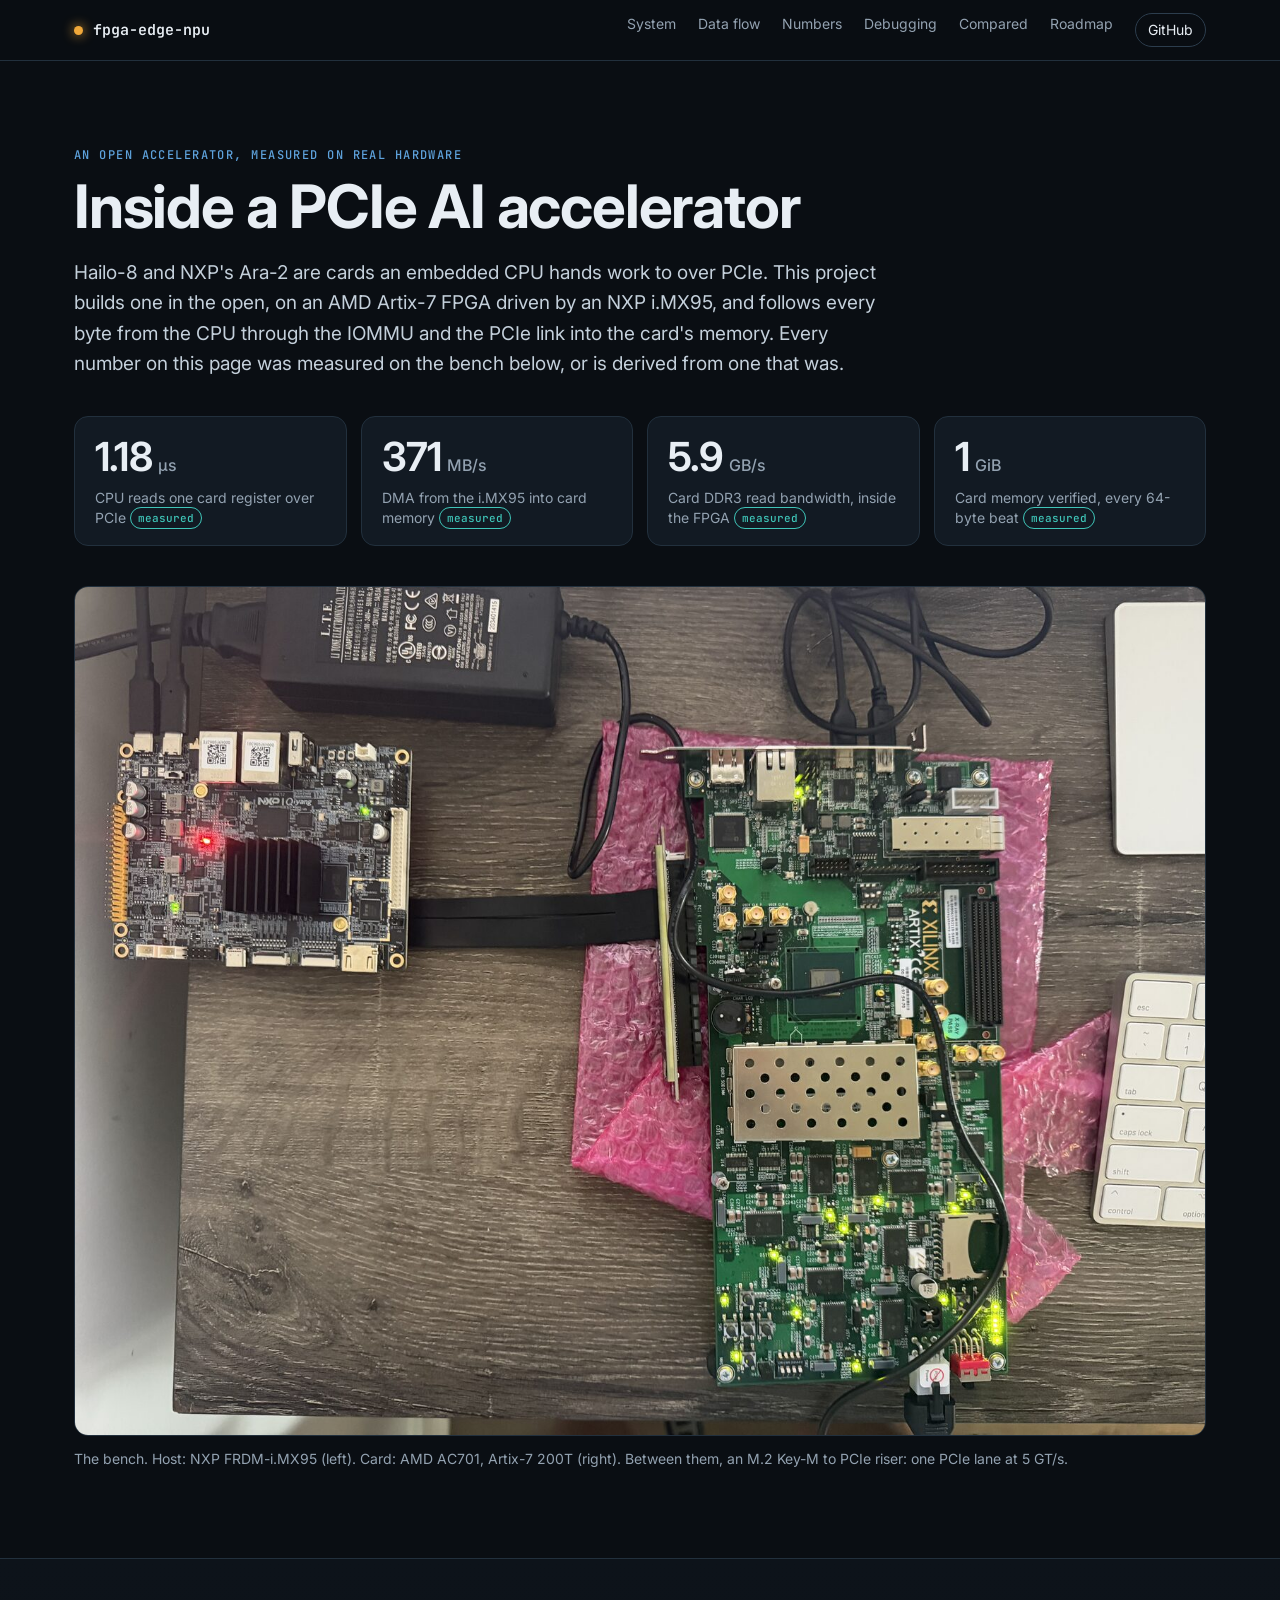
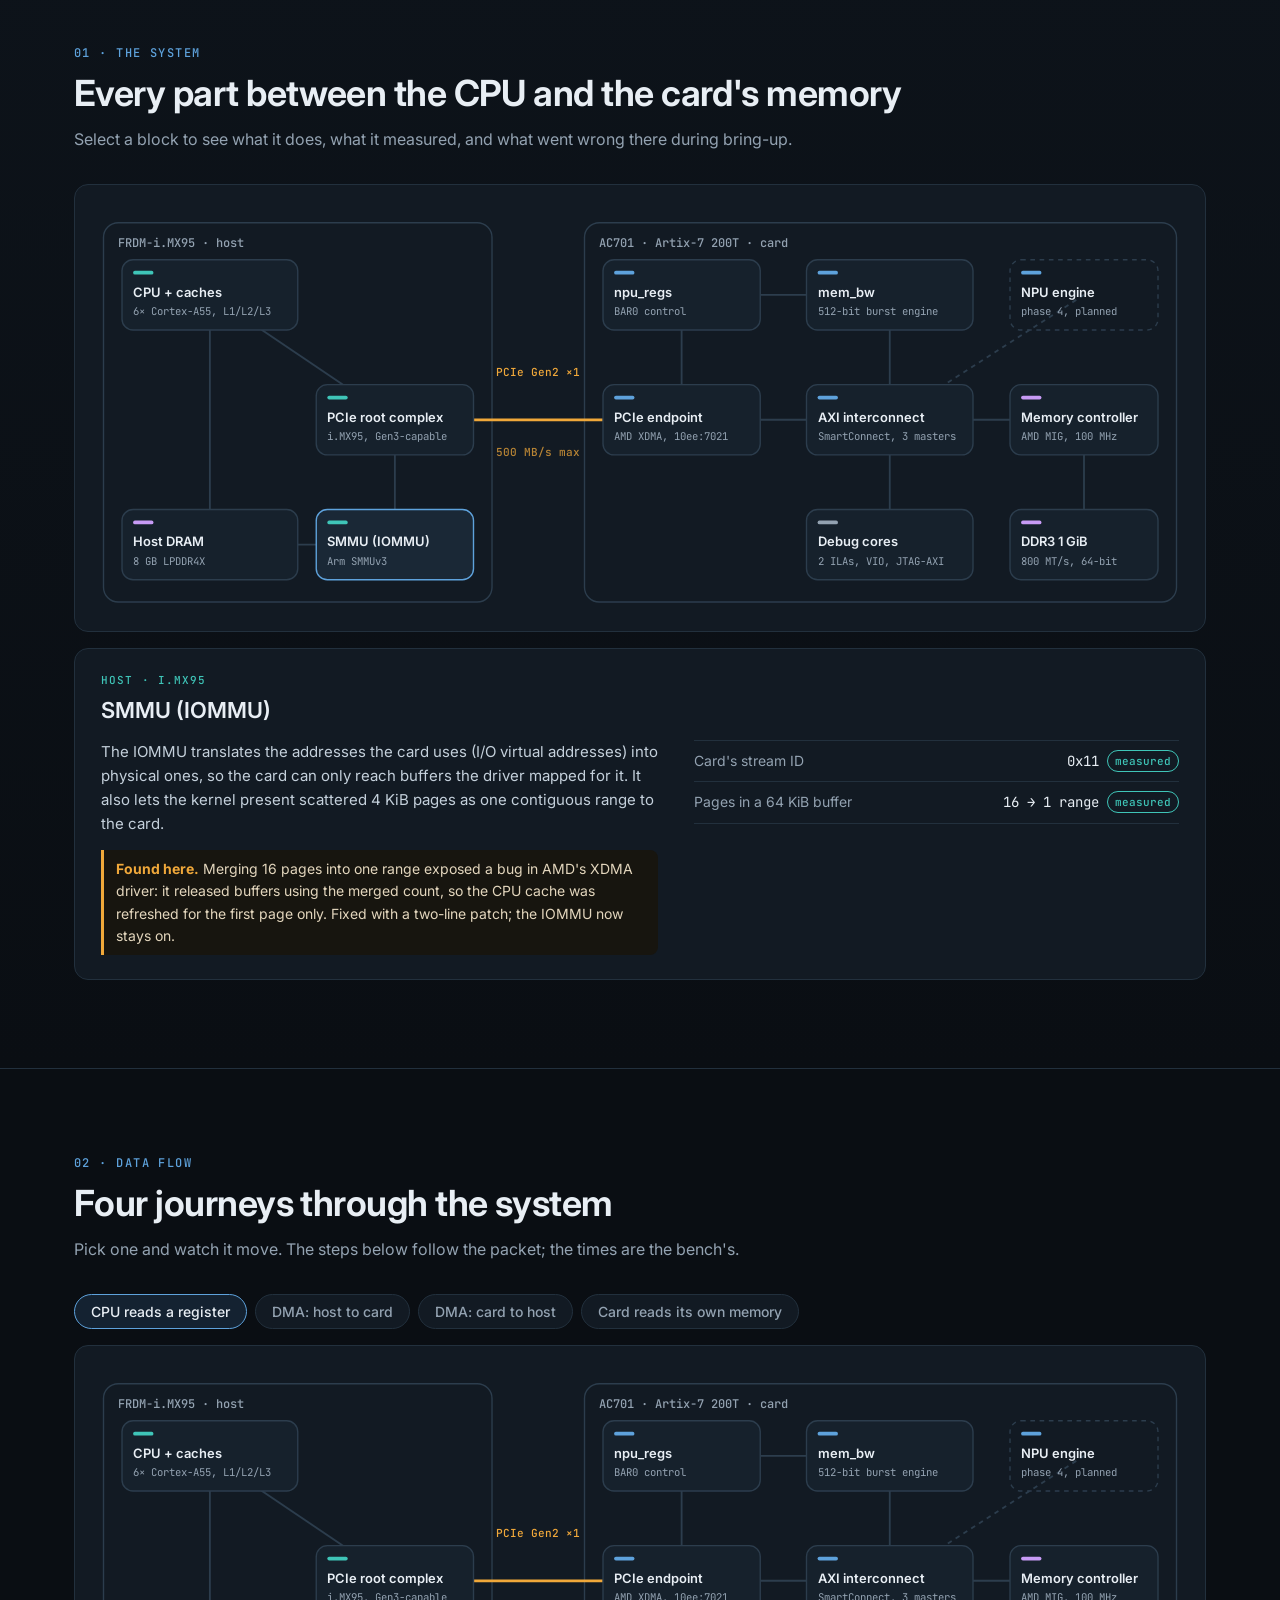
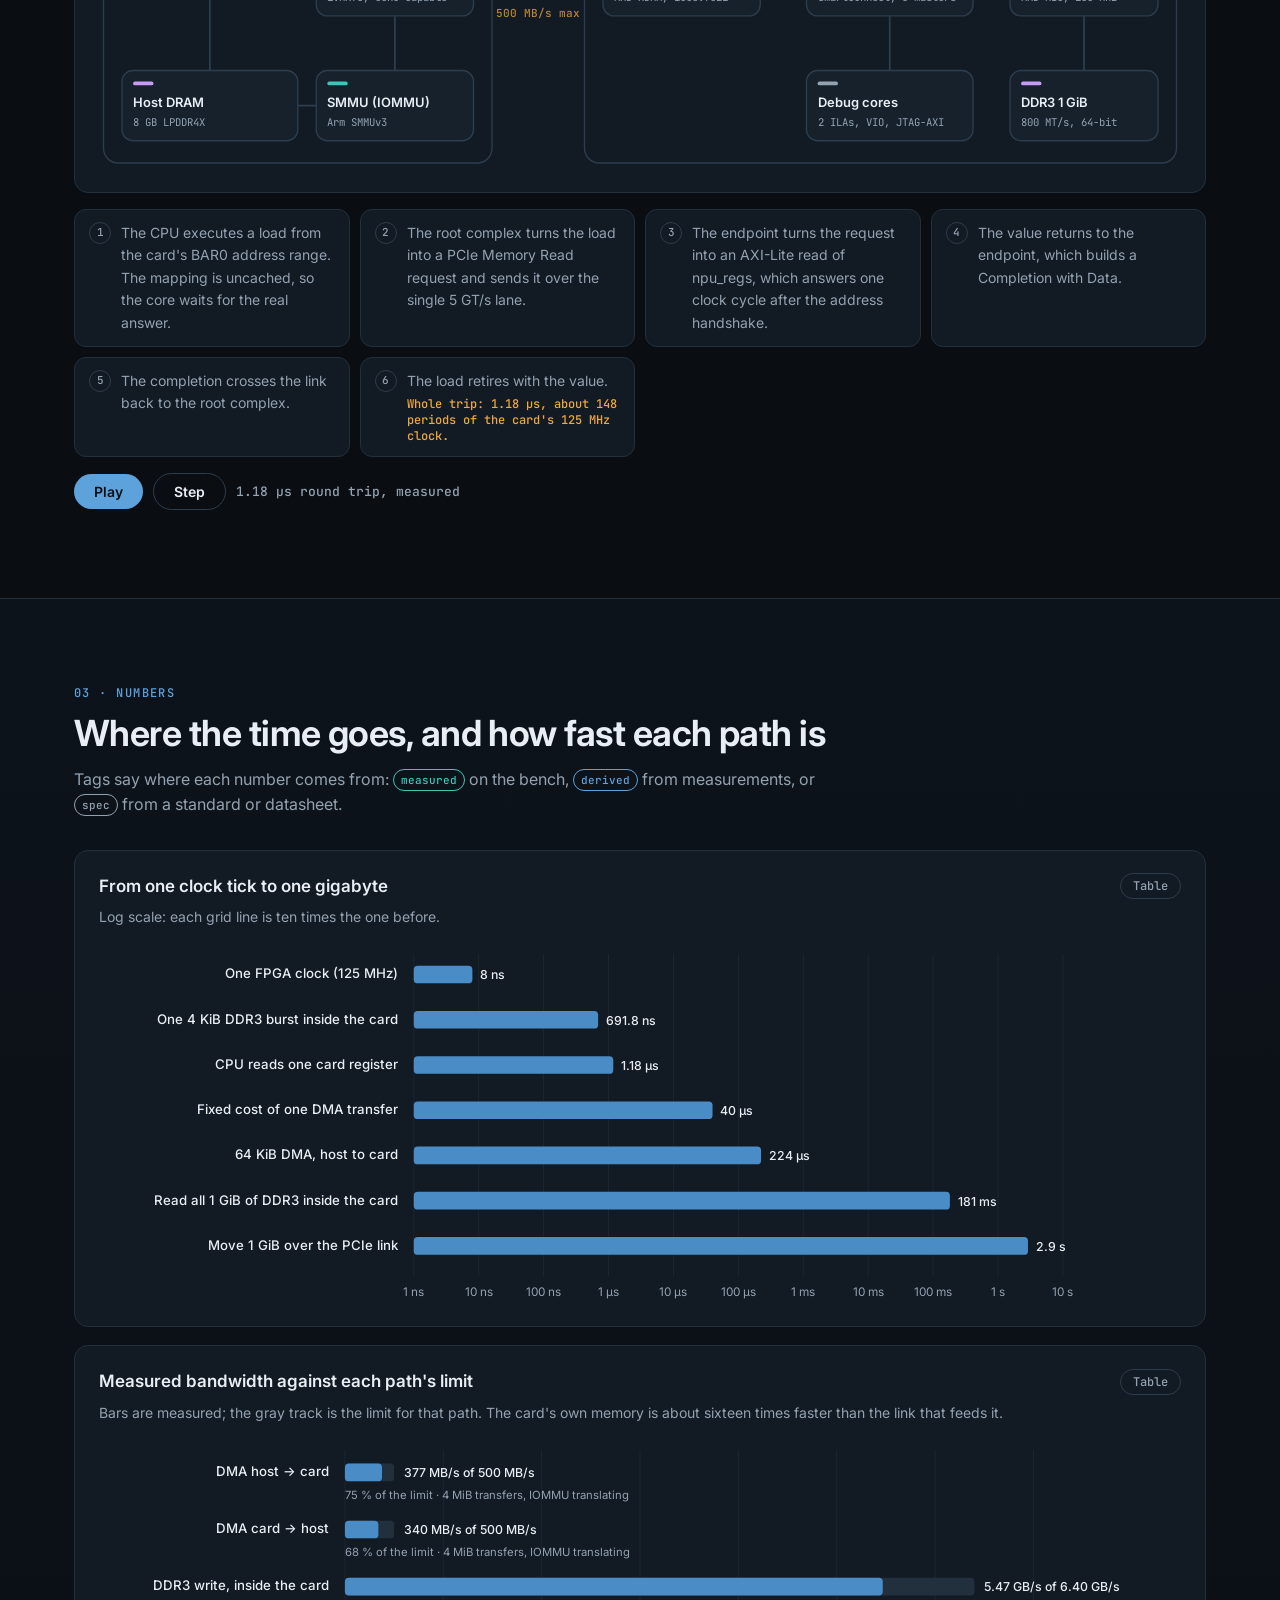
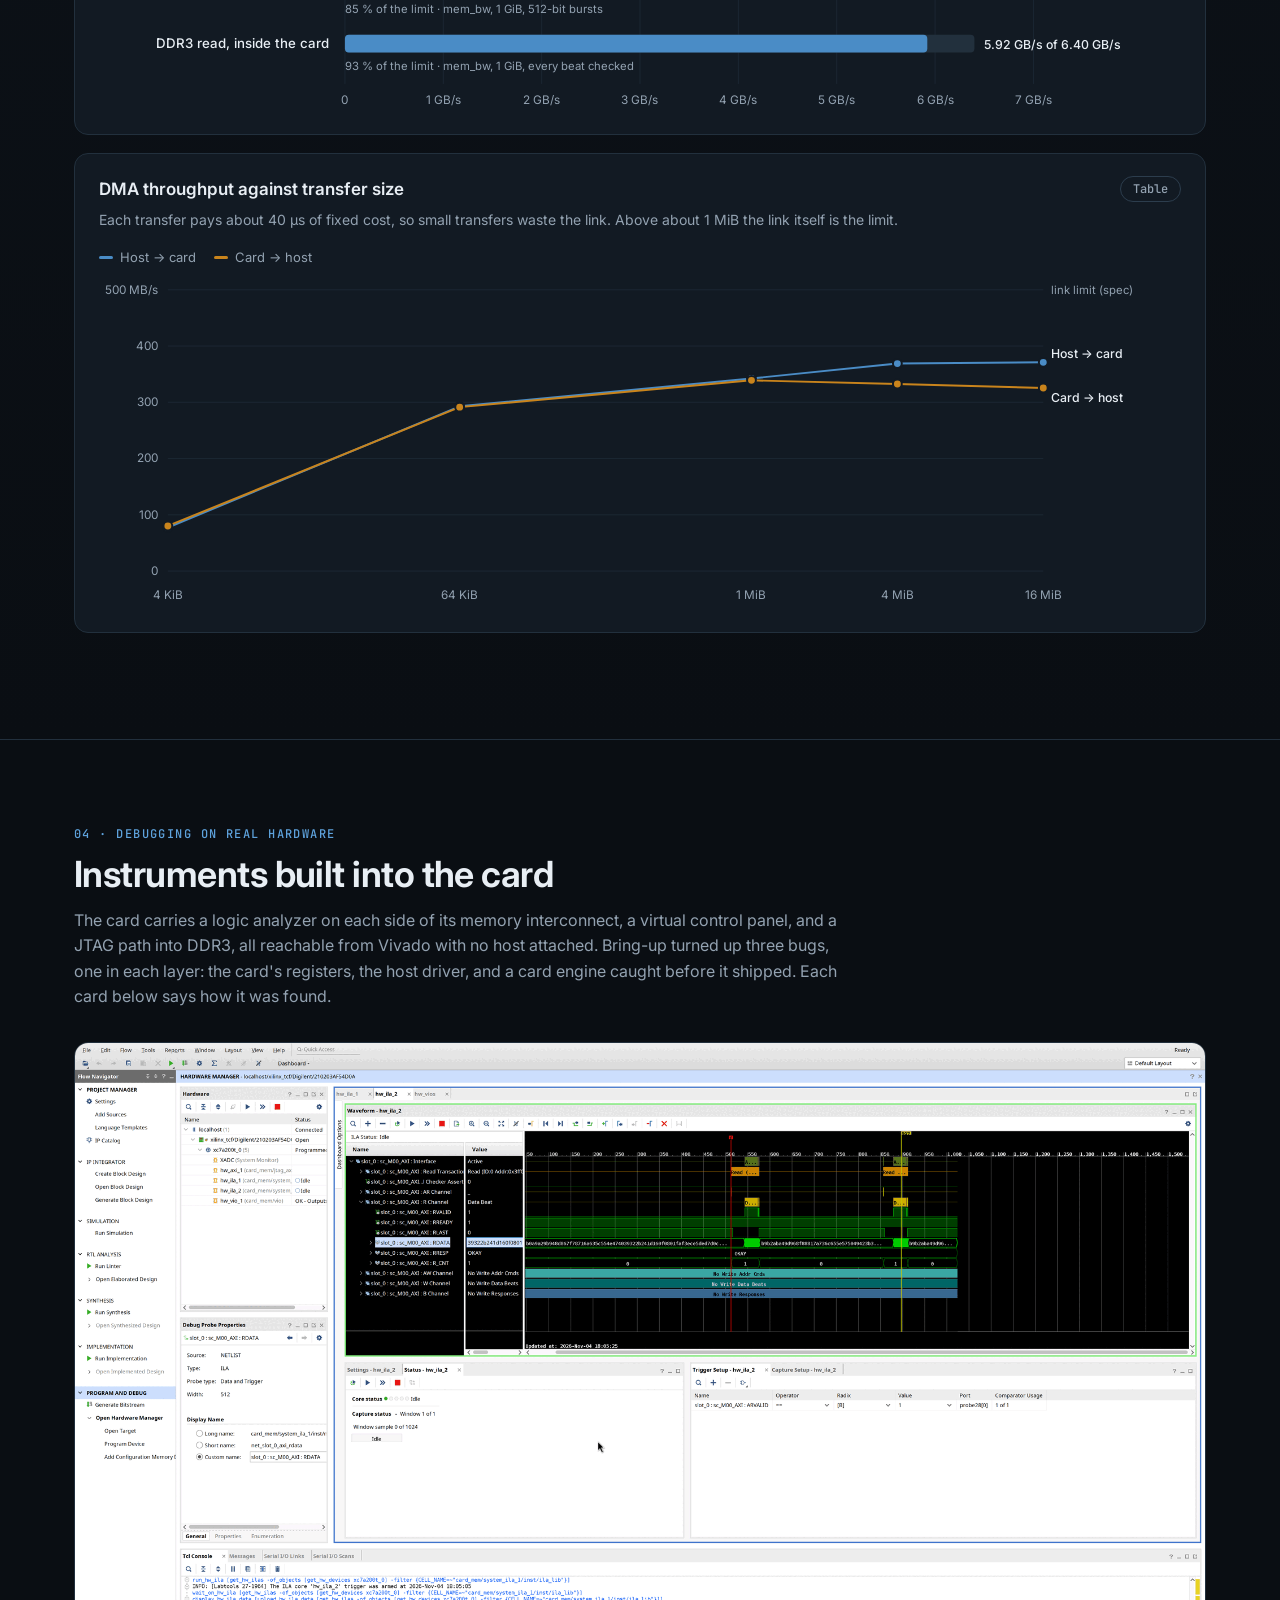
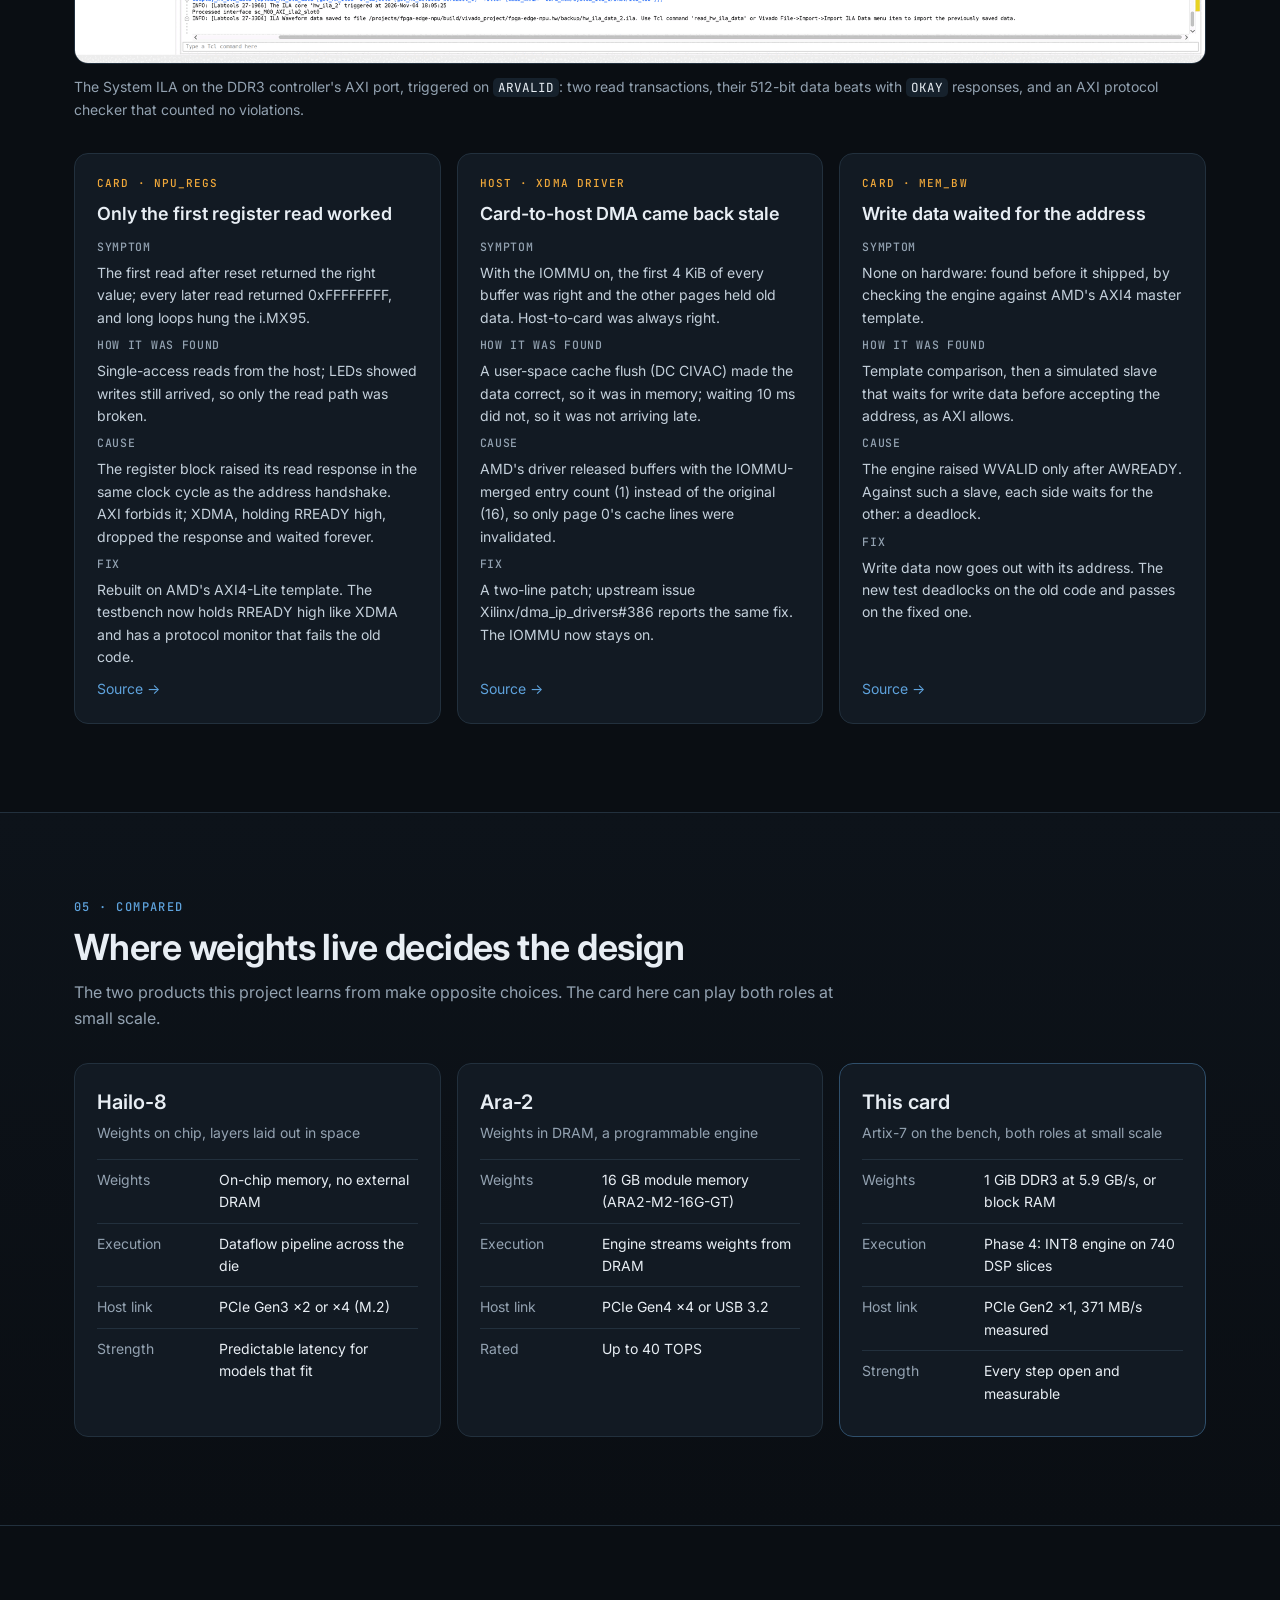
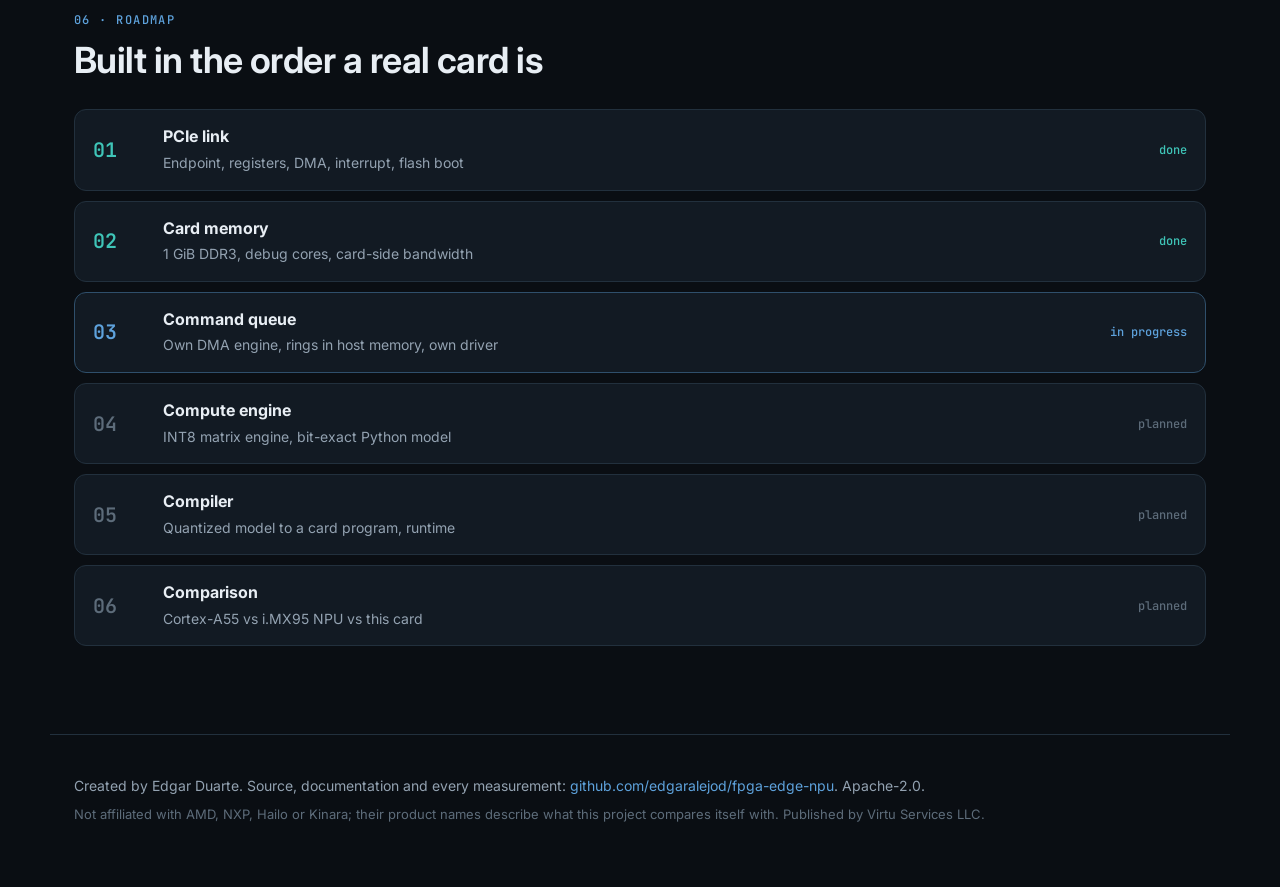
==== site/public/index.html @ 48cea10f "Site: an interactive explainer of the system, for Firebase Hosting site/public is a one-page site wi" ====
<!doctype html>
<html lang="en">
<head>
  <meta charset="utf-8">
  <meta name="viewport" content="width=device-width, initial-scale=1">
  <title>Inside a PCIe AI accelerator · fpga-edge-npu</title>
  <meta name="description" content="How a discrete edge-AI accelerator works, from the CPU through the IOMMU and the PCIe link into the card's memory, built on an FPGA and measured on real hardware.">
  <meta property="og:title" content="Inside a PCIe AI accelerator">
  <meta property="og:description" content="An open FPGA accelerator card driven by an NXP i.MX95, explained part by part with real latencies, bandwidths and debug captures.">
  <meta property="og:image" content="img/bench-setup.jpg">
  <link rel="preconnect" href="https://fonts.googleapis.com">
  <link rel="preconnect" href="https://fonts.gstatic.com" crossorigin>
  <link href="https://fonts.googleapis.com/css2?family=Inter:wght@400;500;600;700&family=JetBrains+Mono:wght@400;500&display=swap" rel="stylesheet">
  <link rel="stylesheet" href="style.css">
</head>
<body>
  <header class="top">
    <div class="wrap top-row">
      <a class="brand" href="#top"><span class="dot"></span>fpga-edge-npu</a>
      <nav>
        <a href="#system">System</a>
        <a href="#flows">Data flow</a>
        <a href="#numbers">Numbers</a>
        <a href="#debug">Debugging</a>
        <a href="#compare">Compared</a>
        <a href="#roadmap">Roadmap</a>
        <a class="gh" href="https://github.com/edgaralejod/fpga-edge-npu">GitHub</a>
      </nav>
    </div>
  </header>

  <main id="top">
    <section class="hero wrap">
      <p class="eyebrow">An open accelerator, measured on real hardware</p>
      <h1>Inside a PCIe AI accelerator</h1>
      <p class="lede">Hailo-8 and NXP's Ara-2 are cards an embedded CPU hands work to over PCIe. This project builds one in the open, on an AMD Artix-7 FPGA driven by an NXP i.MX95, and follows every byte from the CPU through the IOMMU and the PCIe link into the card's memory. Every number on this page was measured on the bench below, or is derived from one that was.</p>
      <div class="stats" id="hero-stats"></div>
      <figure class="photo">
        <img src="img/bench-setup.jpg" alt="The FRDM-i.MX95 on the left, joined by a flat riser cable to the PCIe edge connector of the AC701 FPGA board on the right" width="1600" height="1200" loading="eager">
        <figcaption>The bench. Host: NXP FRDM-i.MX95 (left). Card: AMD AC701, Artix-7 200T (right). Between them, an M.2 Key-M to PCIe riser: one PCIe lane at 5 GT/s.</figcaption>
      </figure>
    </section>

    <section id="system" class="band">
      <div class="wrap">
        <p class="eyebrow">01 · The system</p>
        <h2>Every part between the CPU and the card's memory</h2>
        <p class="sub">Select a block to see what it does, what it measured, and what went wrong there during bring-up.</p>
        <div class="system">
          <div class="diagram-card"><svg id="diagram" viewBox="0 0 1200 460" role="img" aria-label="Block diagram: i.MX95 CPU, caches, DRAM, SMMU and PCIe root complex on the host; PCIe link; FPGA endpoint, registers, interconnect, memory controller, DDR3, bandwidth engine and debug cores on the card"></svg></div>
          <aside class="detail" id="detail" aria-live="polite"></aside>
        </div>
      </div>
    </section>

    <section id="flows" class="wrap">
      <p class="eyebrow">02 · Data flow</p>
      <h2>Four journeys through the system</h2>
      <p class="sub">Pick one and watch it move. The steps below follow the packet; the times are the bench's.</p>
      <div class="flows">
        <div class="flow-tabs" role="tablist" id="flow-tabs"></div>
        <div class="flow-body">
          <div class="diagram-card"><svg id="flow-diagram" viewBox="0 0 1200 460" role="img" aria-label="Animated data flow through the system"></svg></div>
          <ol class="steps" id="flow-steps"></ol>
        </div>
        <div class="flow-controls">
          <button id="flow-play" class="btn">Play</button>
          <button id="flow-step" class="btn ghost">Step</button>
          <span class="flow-total" id="flow-total"></span>
        </div>
      </div>
    </section>

    <section id="numbers" class="band">
      <div class="wrap">
        <p class="eyebrow">03 · Numbers</p>
        <h2>Where the time goes, and how fast each path is</h2>
        <p class="sub">Tags say where each number comes from: <span class="tag measured">measured</span> on the bench, <span class="tag derived">derived</span> from measurements, or <span class="tag spec">spec</span> from a standard or datasheet.</p>

        <div class="chart-card" id="chart-time">
          <div class="chart-head"><h3>From one clock tick to one gigabyte</h3><button class="toggle" data-target="chart-time">Table</button></div>
          <p class="chart-note">Log scale: each grid line is ten times the one before.</p>
          <div class="chart"></div><div class="table-view" hidden></div>
        </div>

        <div class="chart-card" id="chart-bw">
          <div class="chart-head"><h3>Measured bandwidth against each path's limit</h3><button class="toggle" data-target="chart-bw">Table</button></div>
          <p class="chart-note">Bars are measured; the gray track is the limit for that path. The card's own memory is about sixteen times faster than the link that feeds it.</p>
          <div class="chart"></div><div class="table-view" hidden></div>
        </div>

        <div class="chart-card" id="chart-size">
          <div class="chart-head"><h3>DMA throughput against transfer size</h3><button class="toggle" data-target="chart-size">Table</button></div>
          <p class="chart-note">Each transfer pays about 40 µs of fixed cost, so small transfers waste the link. Above about 1 MiB the link itself is the limit.</p>
          <div class="chart"></div><div class="table-view" hidden></div>
        </div>
      </div>
    </section>

    <section id="debug" class="wrap">
      <p class="eyebrow">04 · Debugging on real hardware</p>
      <h2>Instruments built into the card</h2>
      <p class="sub">The card carries a logic analyzer on each side of its memory interconnect, a virtual control panel, and a JTAG path into DDR3, all reachable from Vivado with no host attached. Bring-up turned up three bugs, one in each layer: the card's registers, the host driver, and a card engine caught before it shipped. Each card below says how it was found.</p>
      <figure class="shot">
        <img src="img/hardware-manager-ila.png" alt="Vivado Hardware Manager showing the System ILA on the DDR3 controller's AXI port: decoded read transactions, 512-bit read data beats with OKAY responses, protocol checker count zero" width="2000" height="1098" loading="lazy">
        <figcaption>The System ILA on the DDR3 controller's AXI port, triggered on <code>ARVALID</code>: two read transactions, their 512-bit data beats with <code>OKAY</code> responses, and an AXI protocol checker that counted no violations.</figcaption>
      </figure>
      <div class="bugs" id="bugs"></div>
    </section>

    <section id="compare" class="band">
      <div class="wrap">
        <p class="eyebrow">05 · Compared</p>
        <h2>Where weights live decides the design</h2>
        <p class="sub">The two products this project learns from make opposite choices. The card here can play both roles at small scale.</p>
        <div class="compare" id="compare-cards"></div>
      </div>
    </section>

    <section id="roadmap" class="wrap">
      <p class="eyebrow">06 · Roadmap</p>
      <h2>Built in the order a real card is</h2>
      <ol class="roadmap" id="roadmap-list"></ol>
    </section>
  </main>

  <footer class="wrap foot">
    <p>Created by Edgar Duarte. Source, documentation and every measurement: <a href="https://github.com/edgaralejod/fpga-edge-npu">github.com/edgaralejod/fpga-edge-npu</a>. Apache-2.0.</p>
    <p class="small">Not affiliated with AMD, NXP, Hailo or Kinara; their product names describe what this project compares itself with. Published by Virtu Services LLC.</p>
  </footer>

  <script type="module" src="app.js"></script>
</body>
</html>
---- site/public/style.css ----
/* fpga-edge-npu site. Dark engineering UI in the spirit of Gradara. */
:root {
  --bg: #0a0e13;
  --panel: #121a23;
  --panel-2: #16212c;
  --line: #22303d;
  --line-2: #2c3d4d;
  --ink: #e8eef4;
  --muted: #93a2b1;
  --faint: #5d6c7a;
  --accent: #5ea2dc;
  /* Diagram domains */
  --host: #3fc5b8;
  --link: #f0a83a;
  --card: #5ea2dc;
  --mem: #c79bf5;
  --debug: #93a2b1;
  /* Chart series (validated for this surface: lightness band, CVD, contrast) */
  --s1: #4a8cc6;
  --s2: #c9841c;
  --track: #22303d;
  --radius: 14px;
  --mono: "JetBrains Mono", ui-monospace, SFMono-Regular, Menlo, monospace;
  --sans: Inter, system-ui, -apple-system, "Segoe UI", sans-serif;
}

* { box-sizing: border-box; }
html { scroll-behavior: smooth; scroll-padding-top: 72px; }
@media (prefers-reduced-motion: reduce) { html { scroll-behavior: auto; } }
body { margin: 0; background: var(--bg); color: var(--ink); font: 16px/1.6 var(--sans); -webkit-font-smoothing: antialiased; }
a { color: var(--accent); text-decoration: none; }
a:hover { text-decoration: underline; }
code { font-family: var(--mono); font-size: 0.9em; color: var(--ink); background: var(--panel-2); padding: 1px 5px; border-radius: 5px; }
img { max-width: 100%; height: auto; display: block; }

.wrap { max-width: 1180px; margin: 0 auto; padding: 0 24px; }
section { padding: 88px 0; }
section.wrap { padding: 88px 24px; }
section.band { background: linear-gradient(180deg, #0d131a, #0a0e13); border-top: 1px solid var(--line); border-bottom: 1px solid var(--line); }
.eyebrow { font: 500 12px/1 var(--mono); letter-spacing: 0.12em; text-transform: uppercase; color: var(--accent); margin: 0 0 14px; }
h1 { font-size: clamp(36px, 5.4vw, 60px); line-height: 1.05; letter-spacing: -0.02em; margin: 0 0 20px; font-weight: 700; }
h2 { font-size: clamp(26px, 3.2vw, 36px); line-height: 1.15; letter-spacing: -0.015em; margin: 0 0 12px; font-weight: 650; }
h3 { font-size: 17px; margin: 0; font-weight: 600; }
.lede { font-size: 19px; color: #c4d0db; max-width: 820px; margin: 0 0 36px; }
.sub { color: var(--muted); max-width: 780px; margin: 0 0 32px; }
.small { font-size: 13px; color: var(--faint); }

/* Header */
.top { position: sticky; top: 0; z-index: 10; background: rgba(10, 14, 19, 0.82); backdrop-filter: blur(10px); border-bottom: 1px solid var(--line); }
.top-row { display: flex; align-items: center; justify-content: space-between; height: 60px; }
.brand { font: 600 15px var(--mono); color: var(--ink); display: flex; align-items: center; gap: 10px; }
.brand:hover { text-decoration: none; }
.brand .dot { width: 9px; height: 9px; border-radius: 50%; background: var(--link); box-shadow: 0 0 12px var(--link); }
nav { display: flex; gap: 22px; font-size: 14px; }
nav a { color: var(--muted); }
nav a:hover { color: var(--ink); text-decoration: none; }
nav .gh { color: var(--ink); border: 1px solid var(--line-2); padding: 5px 12px; border-radius: 999px; }
@media (max-width: 820px) { nav a:not(.gh) { display: none; } }

/* Hero */
.hero { padding-top: 72px; }
.stats { display: grid; grid-template-columns: repeat(4, 1fr); gap: 14px; margin: 0 0 40px; }
@media (max-width: 860px) { .stats { grid-template-columns: repeat(2, 1fr); } }
.stat { background: var(--panel); border: 1px solid var(--line); border-radius: var(--radius); padding: 20px 20px 18px; }
.stat .v { font: 650 40px/1 var(--sans); letter-spacing: -0.02em; }
.stat .u { font: 500 16px var(--sans); color: var(--muted); margin-left: 6px; }
.stat .l { color: var(--muted); font-size: 14px; margin-top: 10px; line-height: 1.4; }
.photo, .shot { margin: 0; }
.photo img, .shot img { border-radius: var(--radius); border: 1px solid var(--line); }
figcaption { color: var(--muted); font-size: 14px; margin-top: 12px; }

/* Tags */
.tag { font: 500 11px/1 var(--mono); padding: 3px 7px; border-radius: 999px; border: 1px solid currentColor; white-space: nowrap; vertical-align: 1px; }
.tag.measured { color: var(--host); }
.tag.derived { color: var(--accent); }
.tag.spec { color: var(--muted); }

/* Diagram */
.diagram-card { background: var(--panel); border: 1px solid var(--line); border-radius: var(--radius); padding: 10px; }
.system { display: grid; grid-template-columns: 1fr; gap: 16px; }
svg { width: 100%; height: auto; display: block; }
.region rect { fill: none; stroke: var(--line-2); stroke-width: 1.5; }
.region text { font: 500 13px var(--mono); fill: var(--muted); }
.edge { stroke: var(--line-2); stroke-width: 2; fill: none; }
.edge.future { stroke-dasharray: 5 5; }
.edge.link { stroke: var(--link); stroke-width: 3; }
.edge.lit { stroke: var(--link); stroke-width: 3; }
.node { cursor: pointer; }
.node rect.box { fill: var(--panel-2); stroke: var(--line-2); stroke-width: 1.5; transition: stroke 0.2s, fill 0.2s; }
.node rect.stripe { stroke: none; }
.node text.name { font: 600 14px var(--sans); fill: var(--ink); pointer-events: none; }
.node text.meta { font: 400 11.5px var(--mono); fill: var(--muted); pointer-events: none; }
.node:hover rect.box, .node:focus-visible rect.box { stroke: var(--ink); }
.node:focus { outline: none; }
.node.selected rect.box { stroke: var(--accent); fill: #1a2836; }
.node.lit rect.box { stroke: var(--link); fill: #22201a; }
.node.future rect.box { stroke-dasharray: 5 5; fill: transparent; }
.link-label { font: 500 12px var(--mono); fill: var(--link); }
.packet { fill: var(--link); filter: drop-shadow(0 0 6px var(--link)); }

.detail { background: var(--panel); border: 1px solid var(--line); border-radius: var(--radius); padding: 24px 26px; display: grid; grid-template-columns: minmax(0, 1.15fr) minmax(0, 1fr); gap: 8px 36px; min-height: 230px; }
.detail .head { grid-column: 1 / -1; }
@media (max-width: 860px) { .detail { grid-template-columns: 1fr; } }
.detail .kicker { font: 500 11px var(--mono); letter-spacing: 0.1em; text-transform: uppercase; }
.detail h3 { font-size: 22px; margin: 6px 0 4px; }
.detail p { color: #c4d0db; font-size: 15px; margin: 0 0 14px; }
.detail .facts { list-style: none; padding: 0; margin: 0 0 16px; border-top: 1px solid var(--line); }
.detail .facts li { display: flex; justify-content: space-between; gap: 12px; padding: 9px 0; border-bottom: 1px solid var(--line); font-size: 14px; }
.detail .facts .k { color: var(--muted); }
.detail .facts .val { font-family: var(--mono); text-align: right; }
.detail .found { border-left: 3px solid var(--link); padding: 8px 12px; background: #17150f; border-radius: 0 8px 8px 0; font-size: 14px; color: #e3d6bd; }
.detail .found b { color: var(--link); }

/* Flows */
.flows { display: grid; gap: 16px; }
.flow-tabs { display: flex; flex-wrap: wrap; gap: 8px; }
.flow-tab { font: 500 14px var(--sans); color: var(--muted); background: var(--panel); border: 1px solid var(--line); border-radius: 999px; padding: 8px 16px; cursor: pointer; }
.flow-tab[aria-selected="true"] { color: var(--ink); border-color: var(--accent); background: #142231; }
.flow-body { display: grid; grid-template-columns: 1fr; gap: 16px; }
.steps { list-style: none; margin: 0; padding: 0; display: grid; grid-template-columns: repeat(auto-fill, minmax(270px, 1fr)); gap: 10px; counter-reset: s; }
.steps li { counter-increment: s; background: var(--panel); border: 1px solid var(--line); border-radius: 12px; padding: 12px 14px 12px 46px; position: relative; color: var(--muted); font-size: 14px; transition: border-color 0.2s, color 0.2s, background 0.2s; }
.steps li::before { content: counter(s); position: absolute; left: 14px; top: 12px; width: 20px; height: 20px; border-radius: 50%; border: 1px solid var(--line-2); font: 500 11px/18px var(--mono); text-align: center; color: var(--muted); }
.steps li.active { border-color: var(--link); color: var(--ink); background: #1a1812; }
.steps li.active::before { border-color: var(--link); color: var(--link); }
.steps li.done { color: #b5c2ce; }
.steps .t { display: block; font: 500 12px var(--mono); color: var(--link); margin-top: 4px; }
.flow-controls { display: flex; align-items: center; gap: 10px; }
.btn { font: 600 14px var(--sans); color: #0a0e13; background: var(--accent); border: 0; border-radius: 999px; padding: 9px 20px; cursor: pointer; }
.btn.ghost { background: transparent; color: var(--ink); border: 1px solid var(--line-2); }
.btn:focus-visible, .flow-tab:focus-visible, .toggle:focus-visible { outline: 2px solid var(--accent); outline-offset: 2px; }
.flow-total { font: 500 13px var(--mono); color: var(--muted); }

/* Charts */
.chart-card { background: var(--panel); border: 1px solid var(--line); border-radius: var(--radius); padding: 22px 24px; margin: 0 0 18px; }
.chart-head { display: flex; justify-content: space-between; align-items: center; gap: 12px; }
.chart-note { color: var(--muted); font-size: 14px; margin: 6px 0 16px; }
.toggle { font: 500 12px var(--mono); color: var(--muted); background: transparent; border: 1px solid var(--line-2); border-radius: 999px; padding: 4px 12px; cursor: pointer; }
.chart { position: relative; }
.chart svg text { font-family: var(--sans); }
.axis text, .tick-label { font: 400 12px var(--mono); fill: var(--muted); }
.grid line { stroke: #1c2733; stroke-width: 1; }
.bar-label { font: 500 13.5px var(--sans); fill: var(--ink); }
.bar-value { font: 500 12.5px var(--mono); fill: var(--ink); }
.bar-sub { font: 400 11.5px var(--mono); fill: var(--muted); }
.hit { fill: transparent; cursor: default; }
.tooltip { position: absolute; pointer-events: none; background: #0d141c; border: 1px solid var(--line-2); border-radius: 10px; padding: 9px 12px; font-size: 13px; color: var(--ink); max-width: 300px; box-shadow: 0 8px 24px rgba(0, 0, 0, 0.4); opacity: 0; transition: opacity 0.12s; z-index: 5; }
.tooltip .tv { font: 600 14px var(--mono); }
.tooltip .tn { color: var(--muted); font-size: 12.5px; margin-top: 3px; }
.legend { display: flex; gap: 18px; margin: 0 0 8px; font-size: 13px; color: var(--muted); }
.legend span { display: inline-flex; align-items: center; gap: 7px; }
.legend i { width: 14px; height: 3px; border-radius: 2px; display: inline-block; }
.table-view table { width: 100%; border-collapse: collapse; font-size: 14px; }
.table-view th, .table-view td { text-align: left; padding: 8px 10px; border-bottom: 1px solid var(--line); }
.table-view th { color: var(--muted); font-weight: 500; }
.table-view td.num { font-family: var(--mono); text-align: right; }

/* Bugs */
.bugs { display: grid; grid-template-columns: repeat(3, 1fr); gap: 16px; margin-top: 32px; }
@media (max-width: 1000px) { .bugs { grid-template-columns: 1fr; } }
.bug { background: var(--panel); border: 1px solid var(--line); border-radius: var(--radius); padding: 22px; display: flex; flex-direction: column; gap: 10px; }
.bug .where { font: 500 11px var(--mono); letter-spacing: 0.1em; text-transform: uppercase; color: var(--link); }
.bug h3 { font-size: 18px; }
.bug dl { margin: 0; display: grid; gap: 8px; }
.bug dt { font: 500 11.5px var(--mono); color: var(--muted); text-transform: uppercase; letter-spacing: 0.06em; }
.bug dd { margin: 0; color: #c4d0db; font-size: 14px; }
.bug a { font-size: 14px; margin-top: auto; }

/* Compare */
.compare { display: grid; grid-template-columns: repeat(3, 1fr); gap: 16px; }
@media (max-width: 1000px) { .compare { grid-template-columns: 1fr; } }
.cmp { background: var(--panel); border: 1px solid var(--line); border-radius: var(--radius); padding: 22px; }
.cmp.ours { border-color: #2f4f6b; }
.cmp h3 { font-size: 20px; margin-bottom: 4px; }
.cmp .tagline { color: var(--muted); font-size: 14px; margin: 0 0 14px; }
.cmp ul { list-style: none; padding: 0; margin: 0; }
.cmp li { padding: 9px 0; border-top: 1px solid var(--line); font-size: 14px; display: grid; grid-template-columns: 112px 1fr; gap: 10px; }
.cmp li .k { color: var(--muted); }

/* Roadmap */
.roadmap { list-style: none; padding: 0; margin: 28px 0 0; display: grid; gap: 10px; }
.roadmap li { display: grid; grid-template-columns: 54px 1fr 140px; gap: 16px; align-items: center; background: var(--panel); border: 1px solid var(--line); border-radius: 12px; padding: 14px 18px; }
.roadmap .n { font: 600 20px var(--mono); color: var(--faint); }
.roadmap .t b { display: block; font-size: 16px; }
.roadmap .t span { color: var(--muted); font-size: 14px; }
.roadmap .s { font: 500 12px var(--mono); text-align: right; }
.roadmap li.done .n { color: var(--host); }
.roadmap li.done .s { color: var(--host); }
.roadmap li.current { border-color: #2f4f6b; }
.roadmap li.current .n, .roadmap li.current .s { color: var(--accent); }
.roadmap li.next .s { color: var(--faint); }
@media (max-width: 700px) { .roadmap li { grid-template-columns: 40px 1fr; } .roadmap .s { grid-column: 2; text-align: left; } }

/* Footer */
.foot { padding: 40px 24px 56px; border-top: 1px solid var(--line); color: var(--muted); font-size: 14px; }
.foot p { margin: 0 0 6px; }
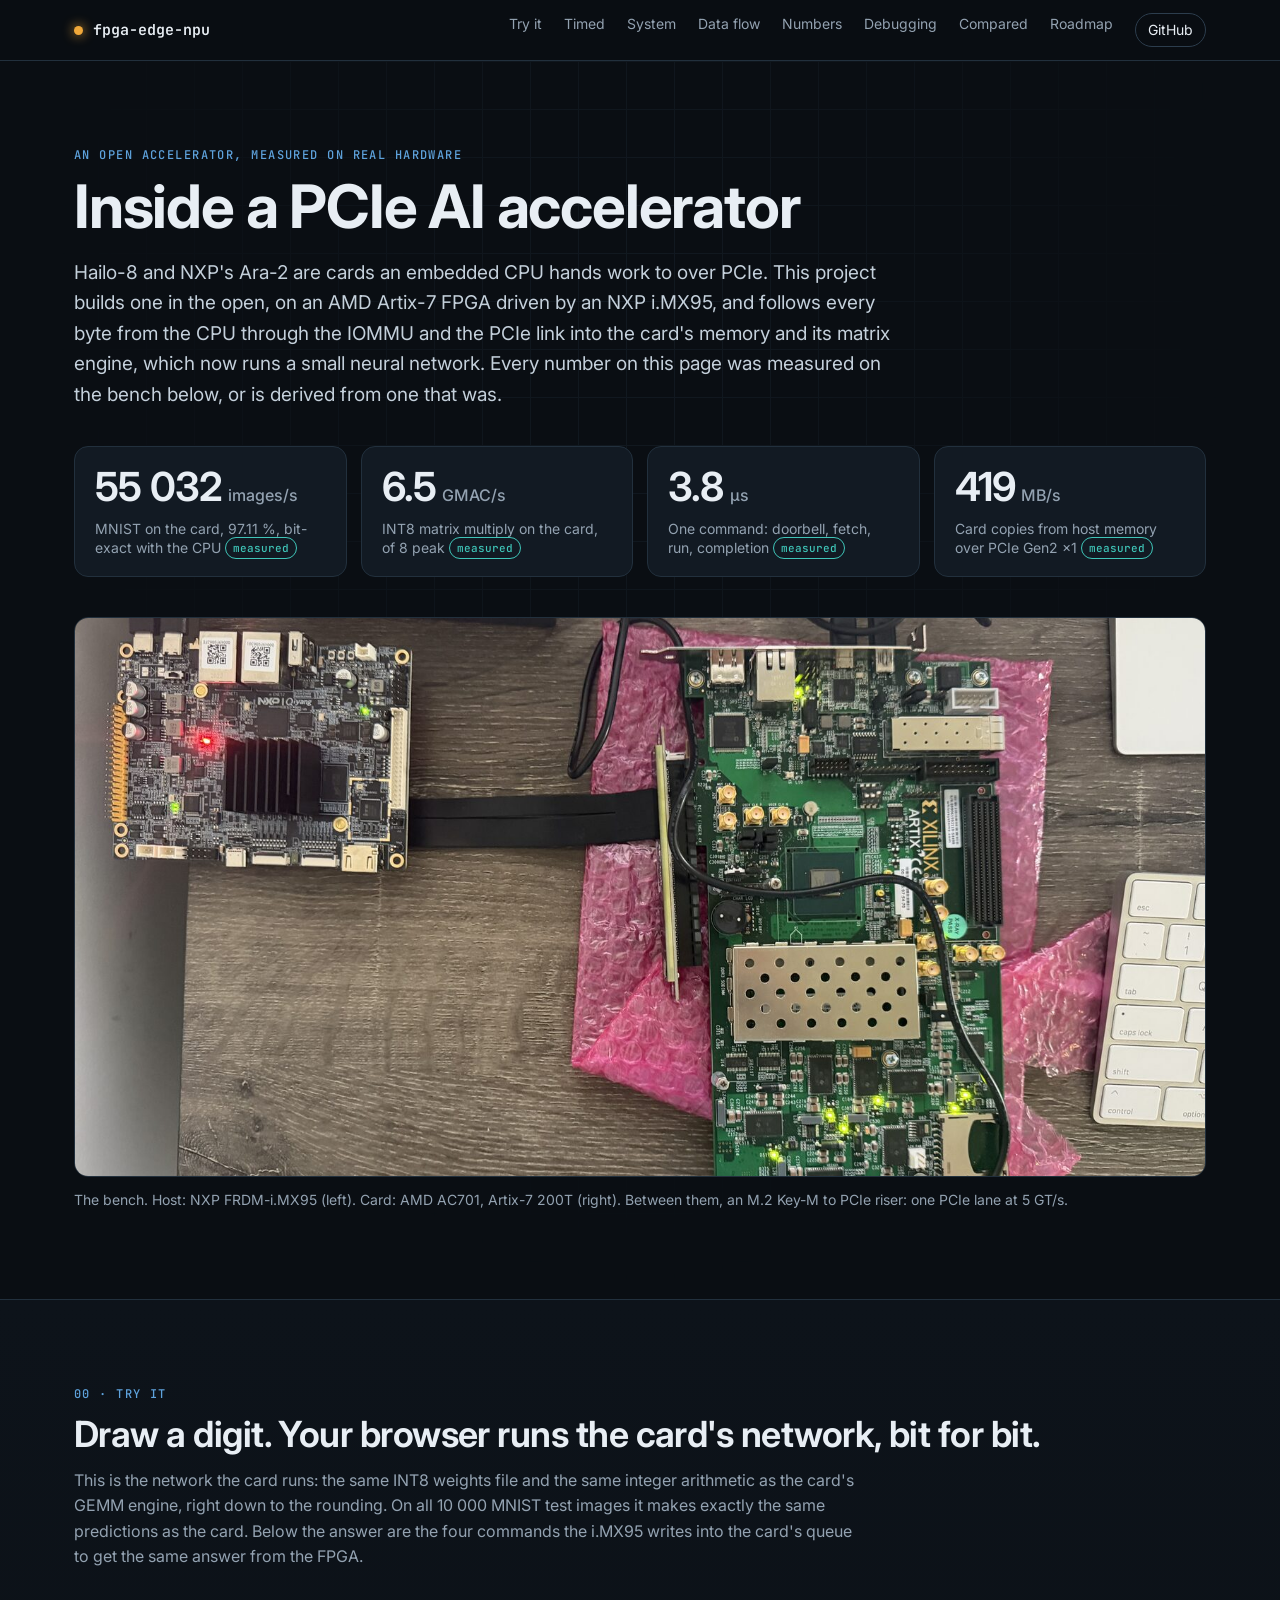
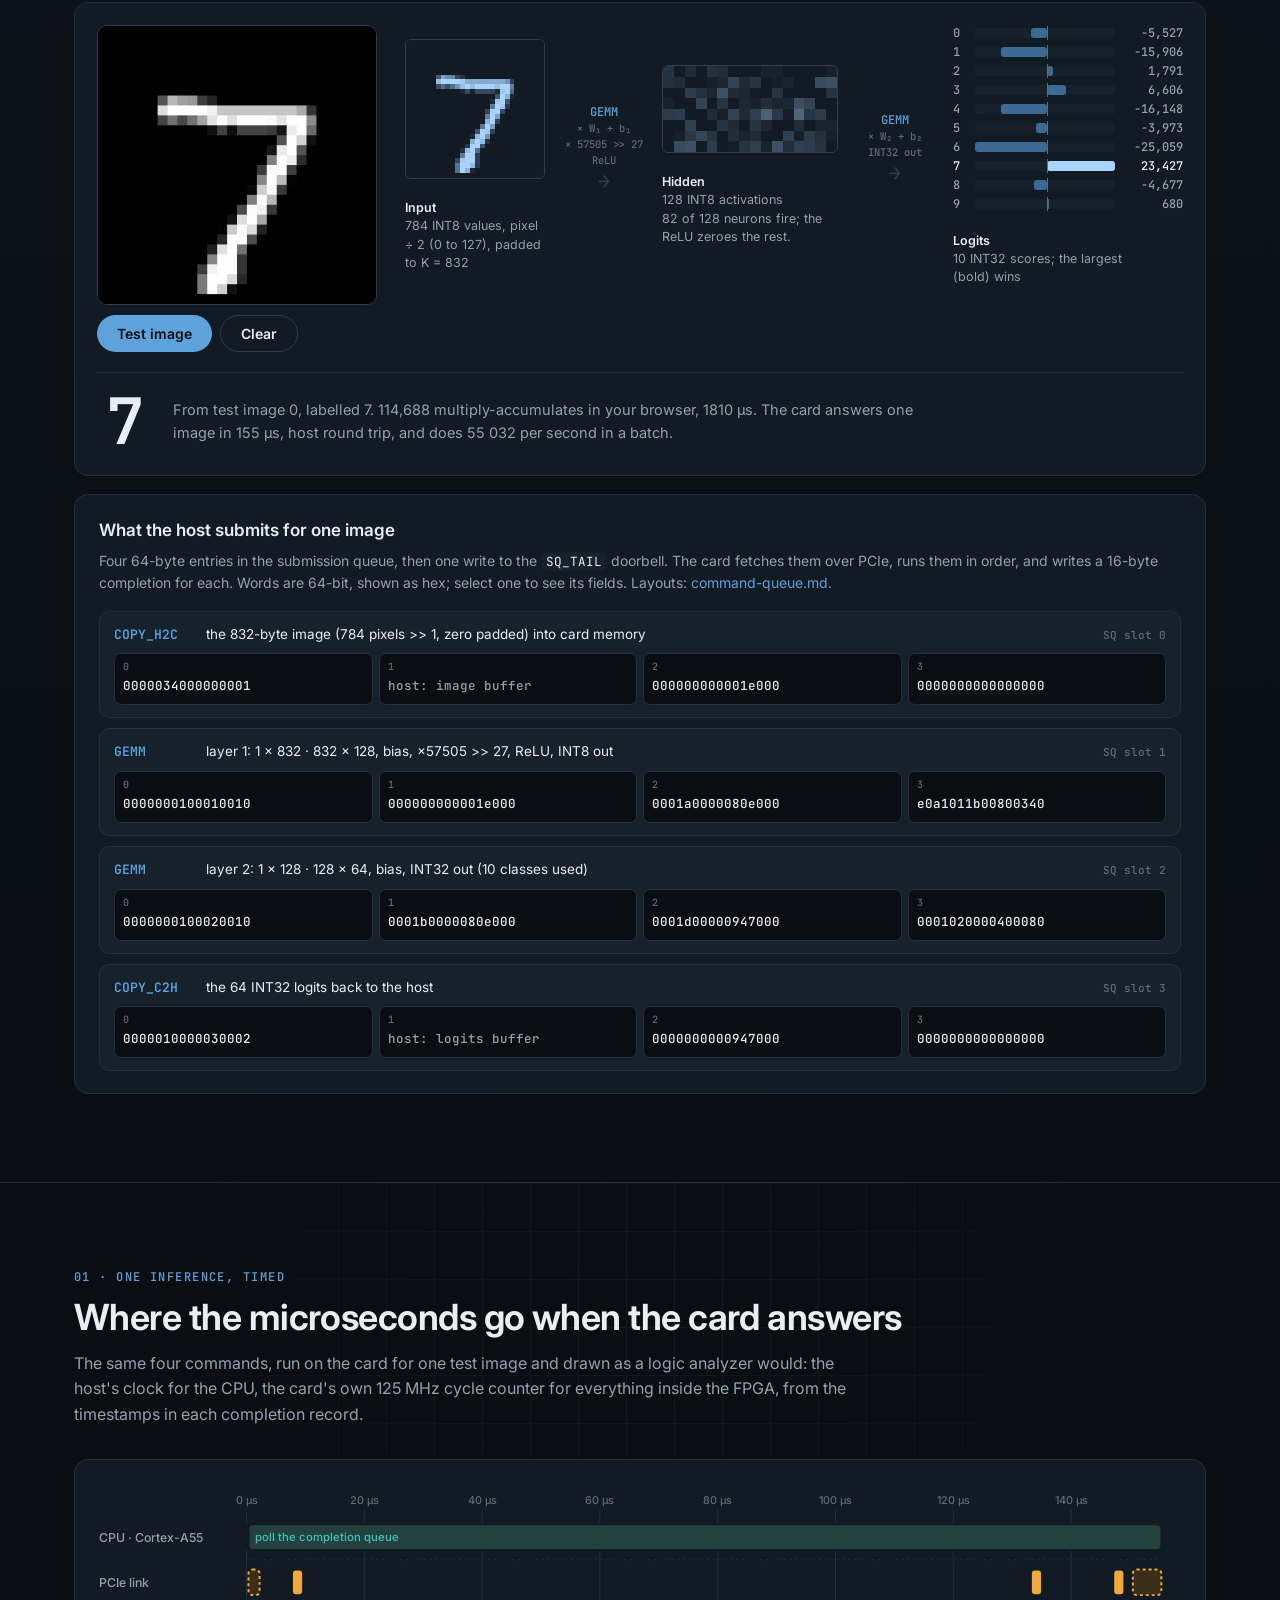
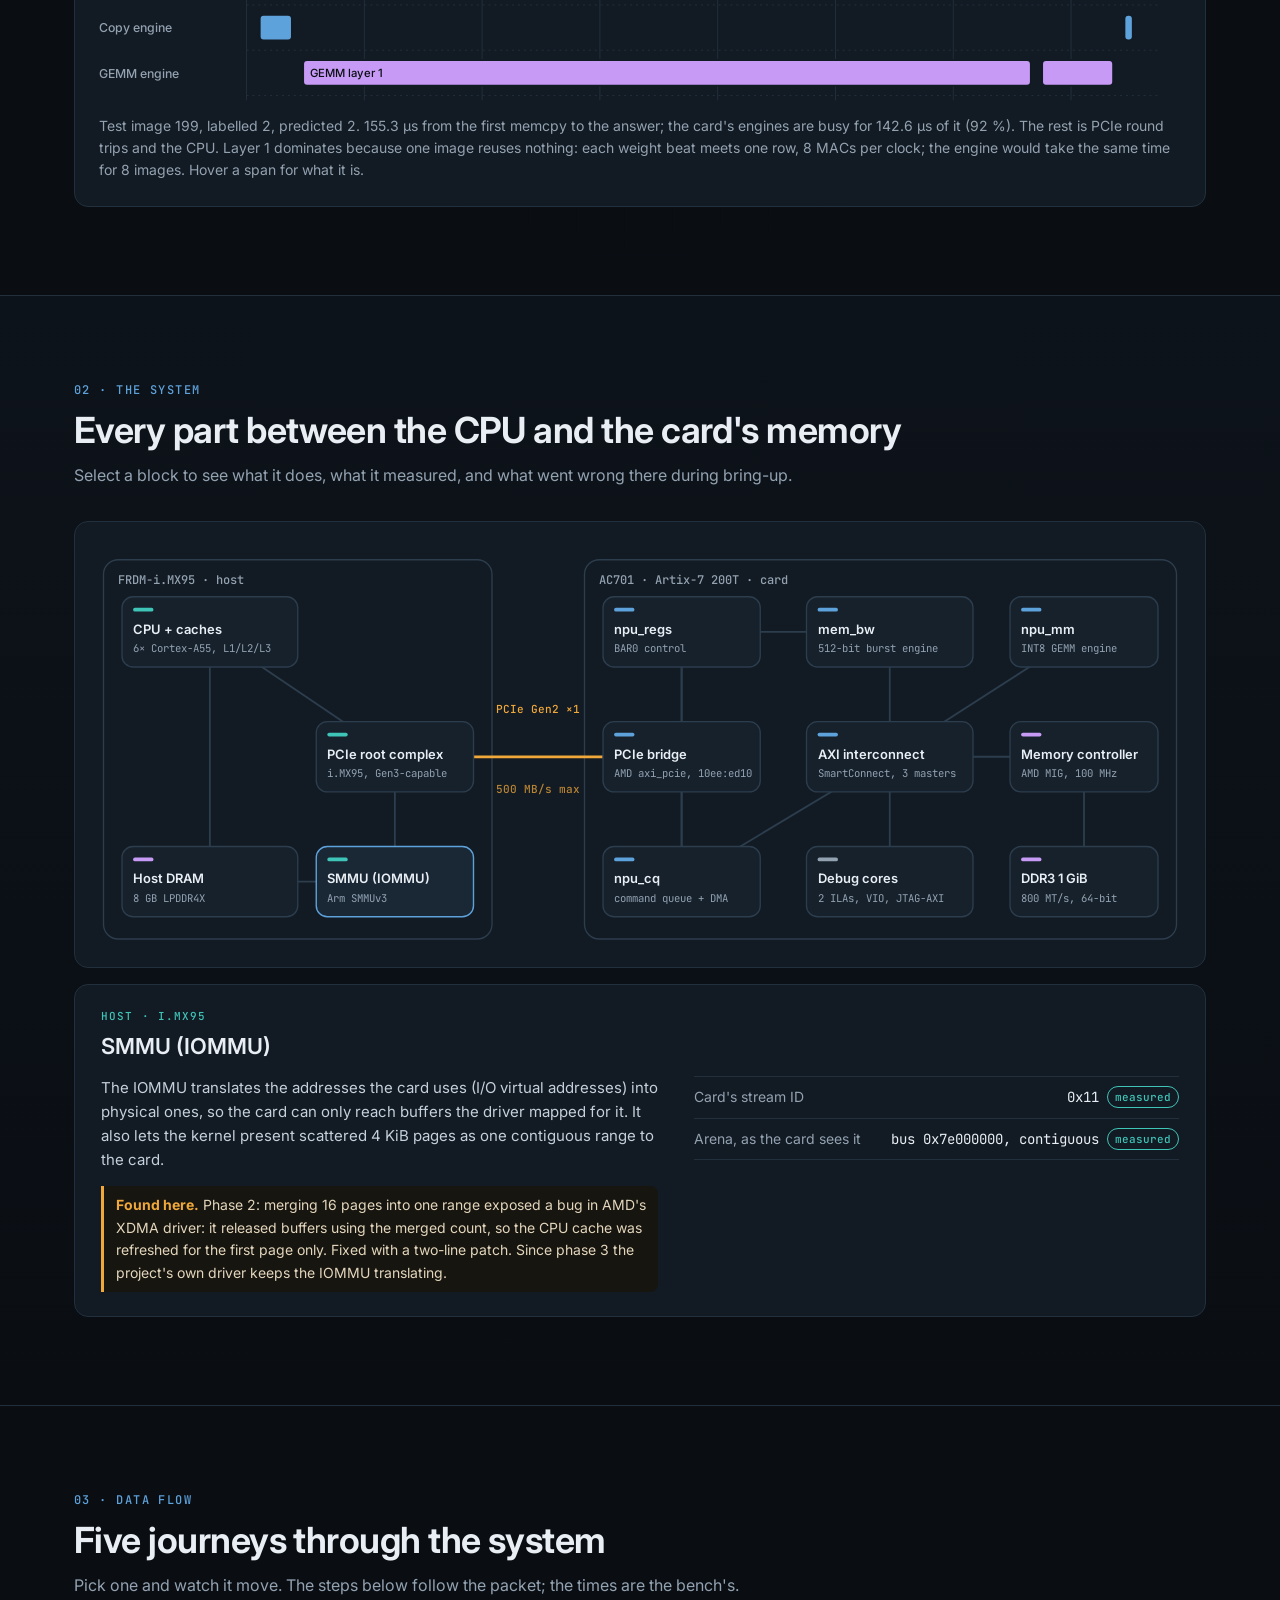
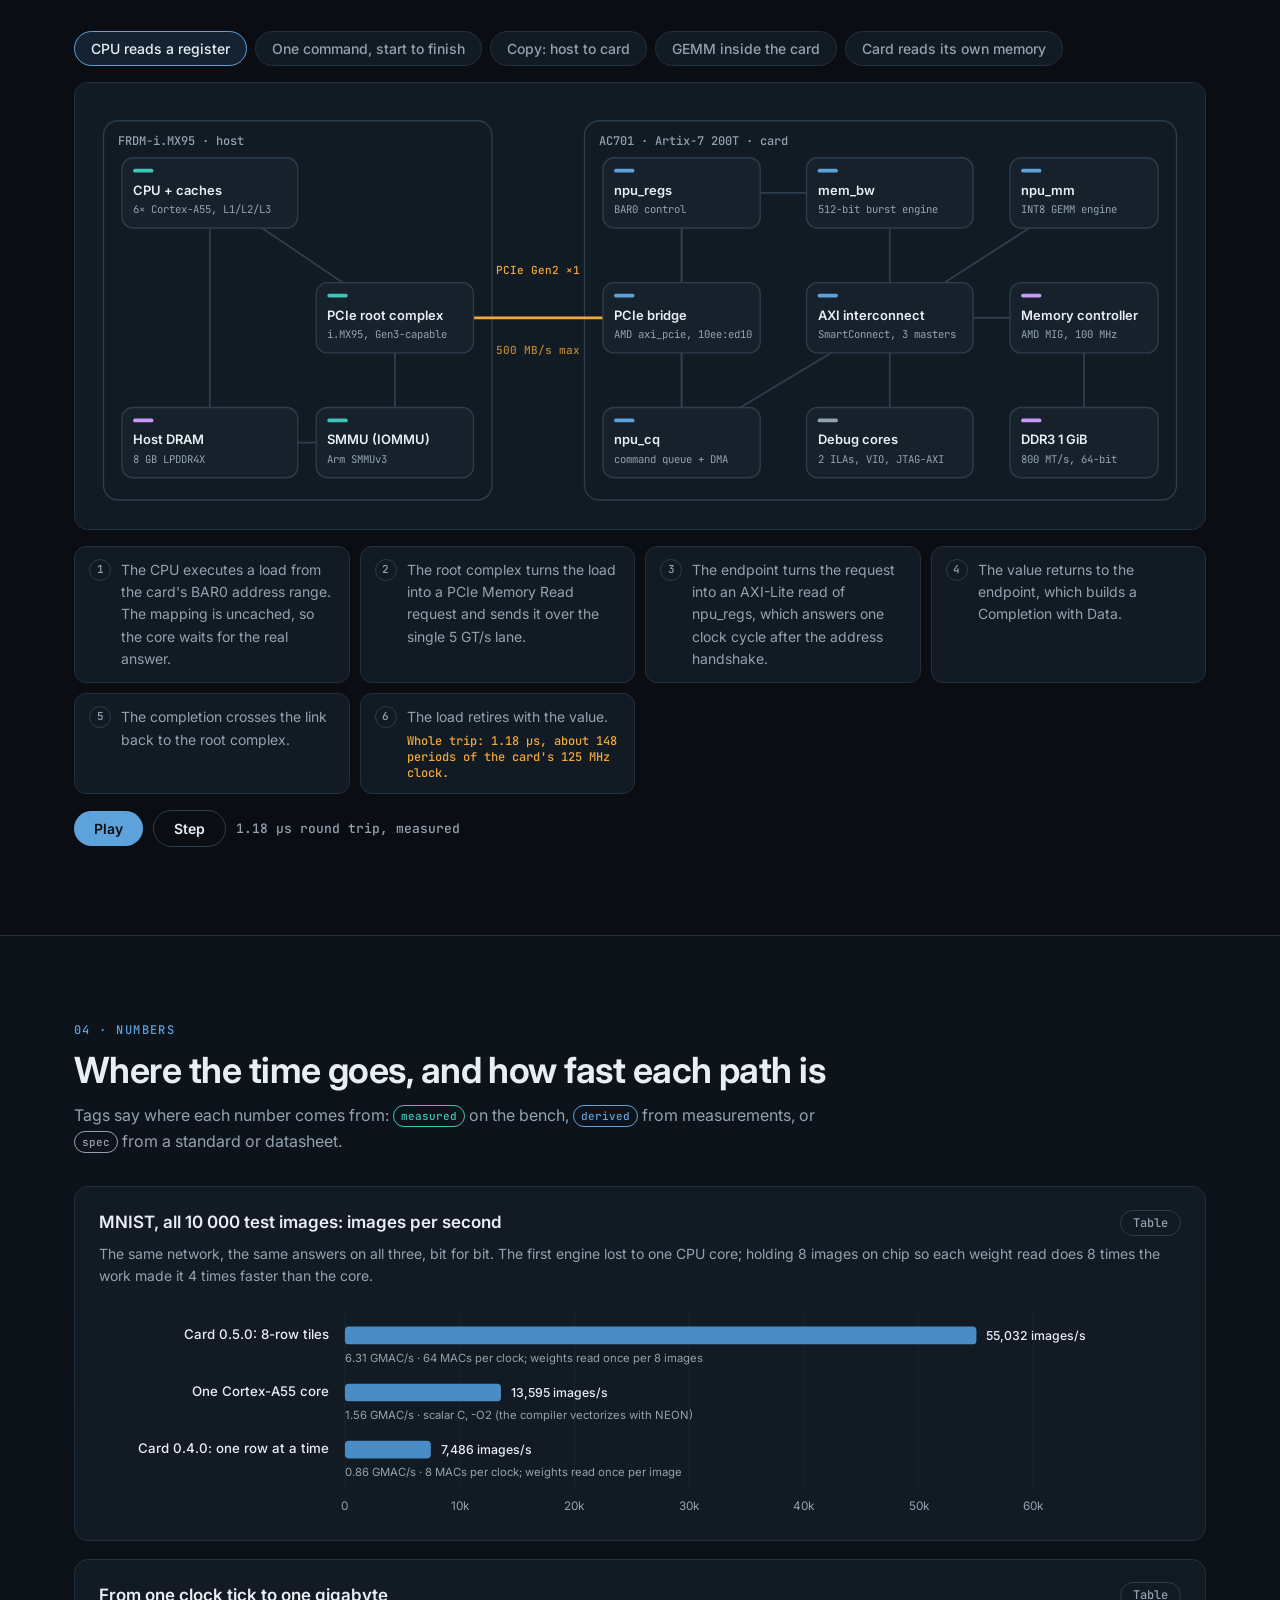
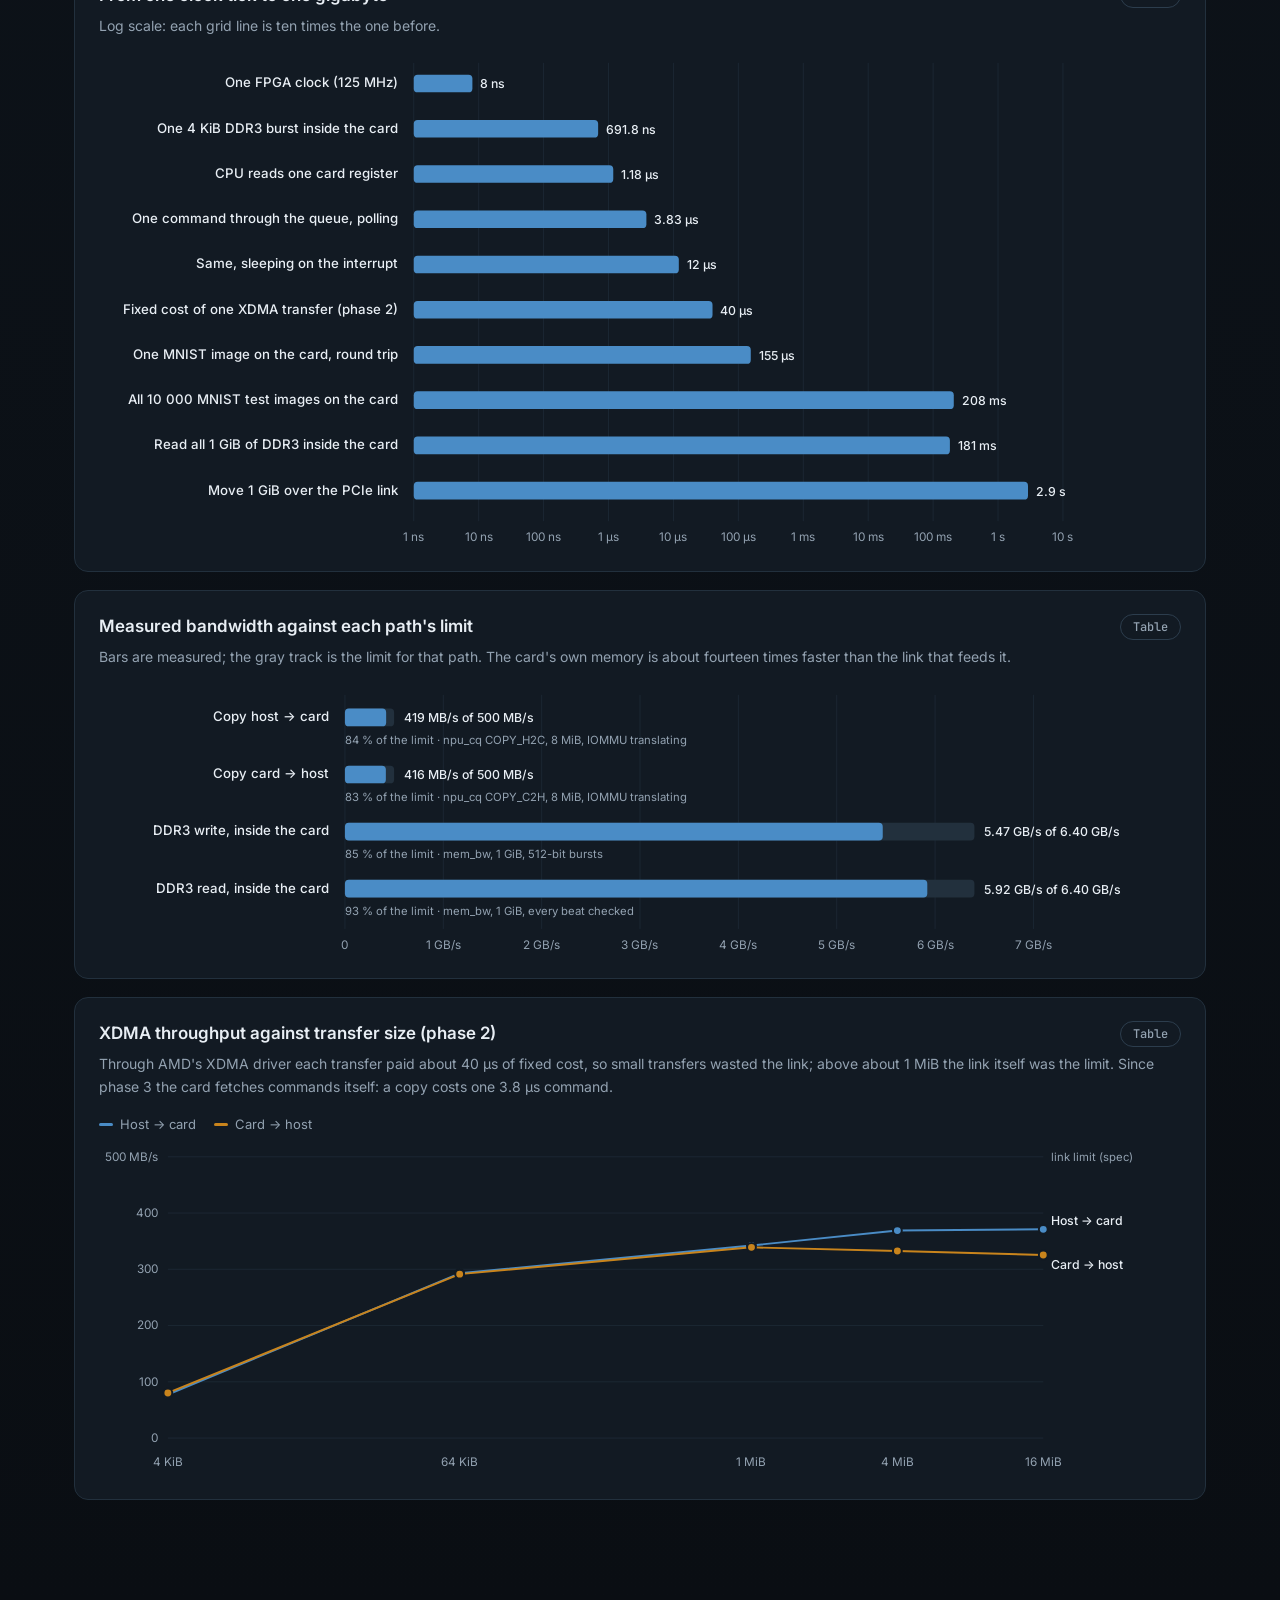
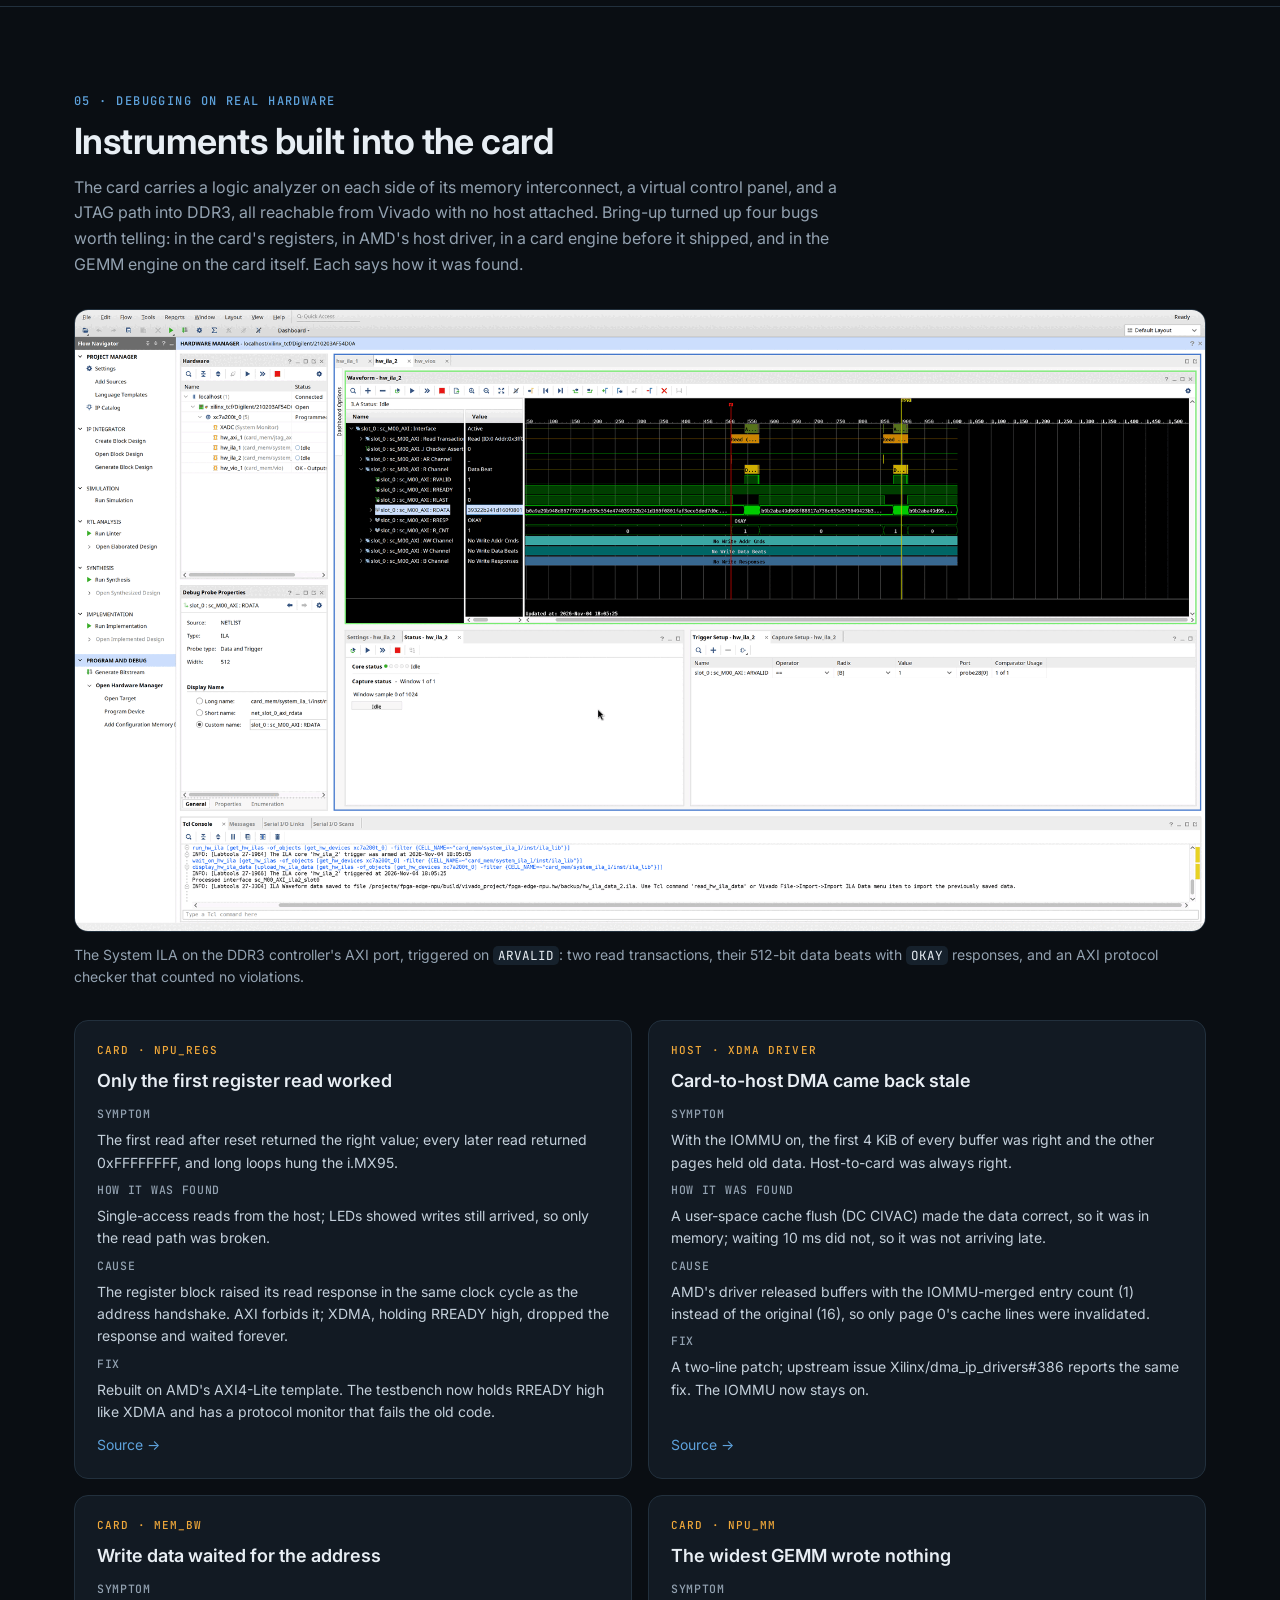
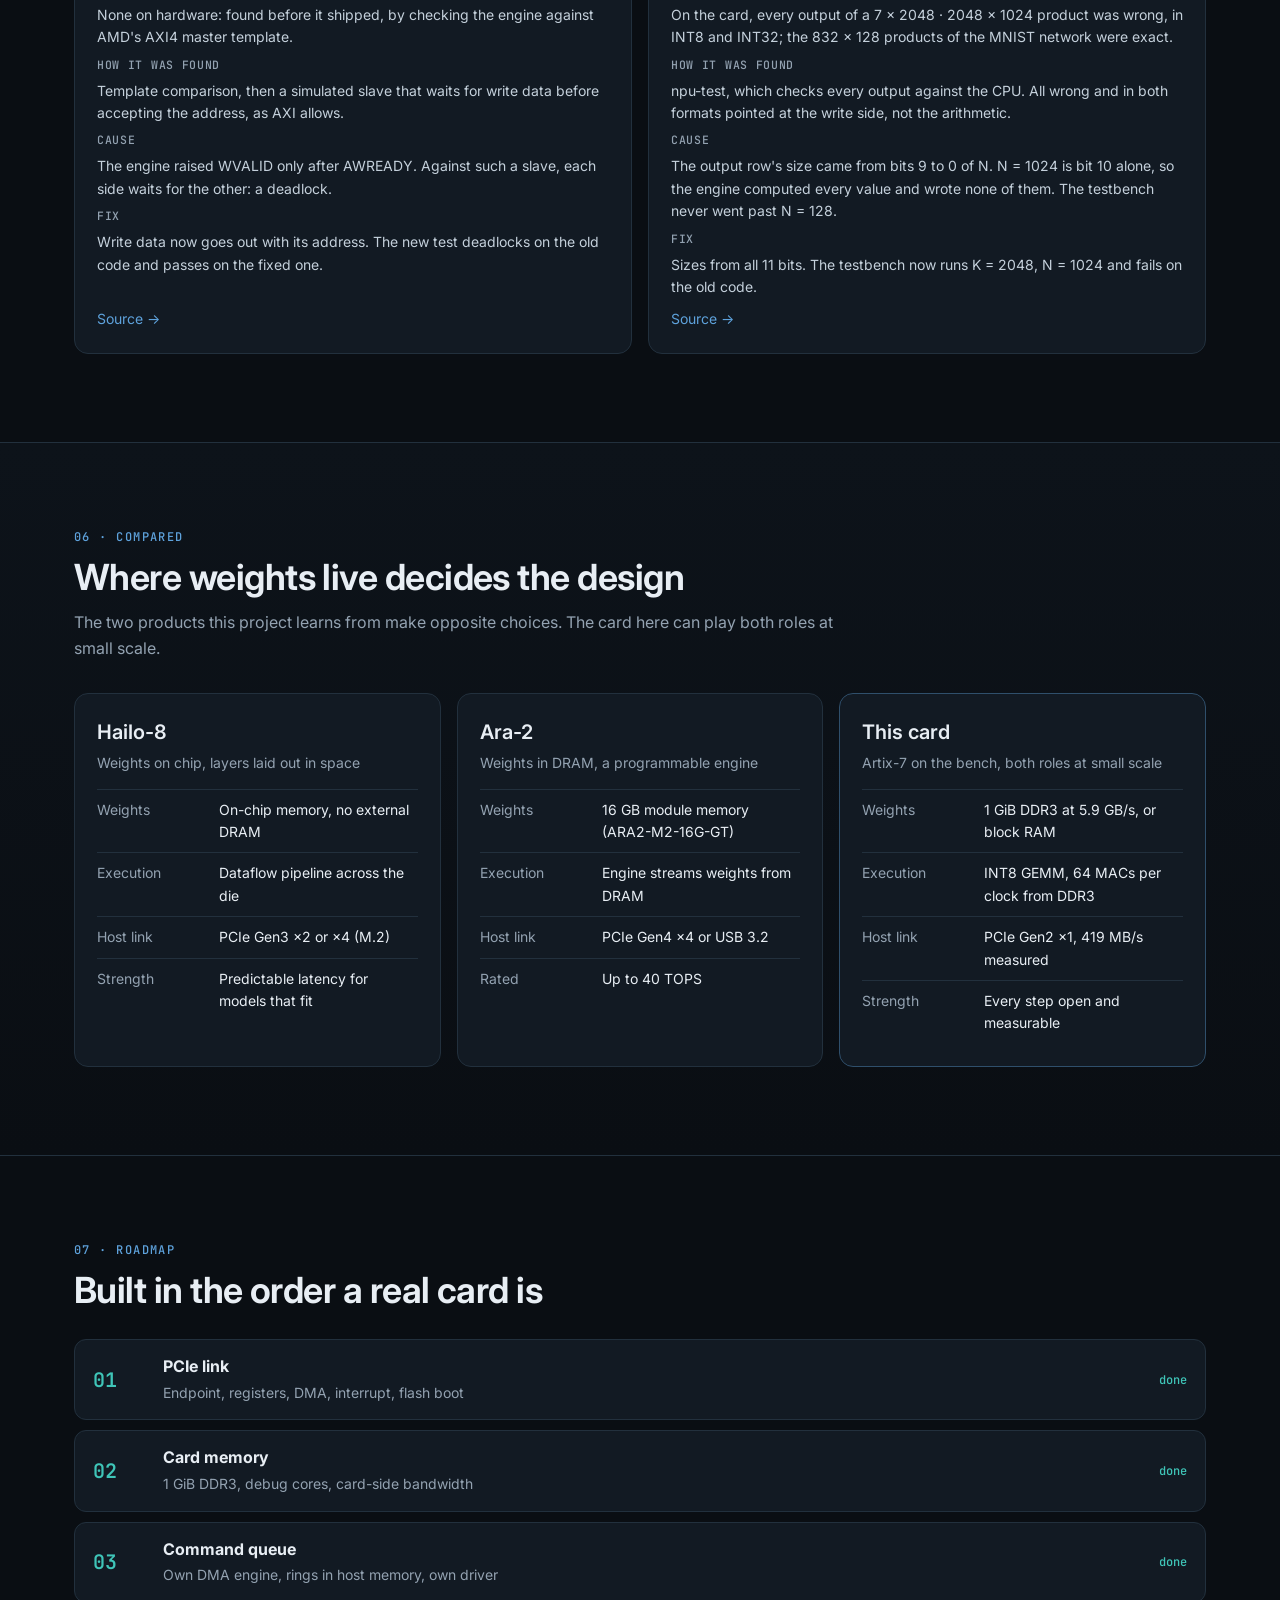
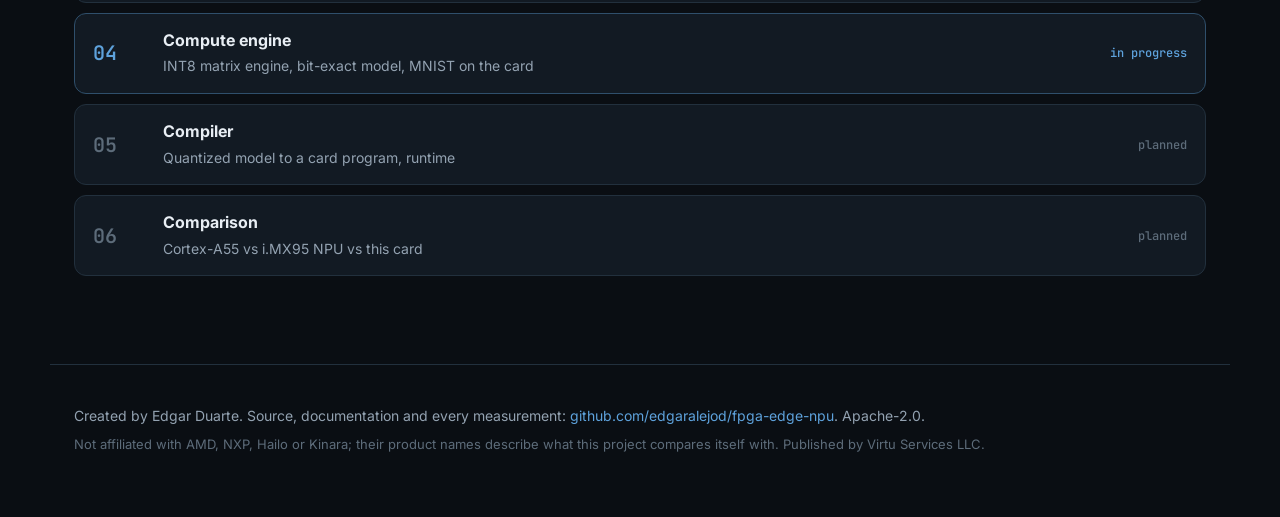
==== commit 6a639a4f: "Site: draw a digit, one inference timed by the card The browser runs the card's network bit for bit " ====
--- a/site/public/index.html
+++ b/site/public/index.html
@@ -4,7 +4,7 @@
   <meta charset="utf-8">
   <meta name="viewport" content="width=device-width, initial-scale=1">
   <title>Inside a PCIe AI accelerator · fpga-edge-npu</title>
-  <meta name="description" content="How a discrete edge-AI accelerator works, from the CPU through the IOMMU and the PCIe link into the card's memory, built on an FPGA and measured on real hardware.">
+  <meta name="description" content="How a discrete edge-AI accelerator works, from the CPU through the IOMMU and the PCIe link into the card's memory and INT8 engine, built on an FPGA and measured on real hardware. Draw a digit and run the card's network in your browser.">
   <meta property="og:title" content="Inside a PCIe AI accelerator">
   <meta property="og:description" content="An open FPGA accelerator card driven by an NXP i.MX95, explained part by part with real latencies, bandwidths and debug captures.">
   <meta property="og:image" content="img/bench-setup.jpg">
@@ -18,6 +18,8 @@
     <div class="wrap top-row">
       <a class="brand" href="#top"><span class="dot"></span>fpga-edge-npu</a>
       <nav>
+        <a href="#try">Try it</a>
+        <a href="#trace-sec">Timed</a>
         <a href="#system">System</a>
         <a href="#flows">Data flow</a>
         <a href="#numbers">Numbers</a>
@@ -33,7 +35,7 @@
     <section class="hero wrap">
       <p class="eyebrow">An open accelerator, measured on real hardware</p>
       <h1>Inside a PCIe AI accelerator</h1>
-      <p class="lede">Hailo-8 and NXP's Ara-2 are cards an embedded CPU hands work to over PCIe. This project builds one in the open, on an AMD Artix-7 FPGA driven by an NXP i.MX95, and follows every byte from the CPU through the IOMMU and the PCIe link into the card's memory. Every number on this page was measured on the bench below, or is derived from one that was.</p>
+      <p class="lede">Hailo-8 and NXP's Ara-2 are cards an embedded CPU hands work to over PCIe. This project builds one in the open, on an AMD Artix-7 FPGA driven by an NXP i.MX95, and follows every byte from the CPU through the IOMMU and the PCIe link into the card's memory and its matrix engine, which now runs a small neural network. Every number on this page was measured on the bench below, or is derived from one that was.</p>
       <div class="stats" id="hero-stats"></div>
       <figure class="photo">
         <img src="img/bench-setup.jpg" alt="The FRDM-i.MX95 on the left, joined by a flat riser cable to the PCIe edge connector of the AC701 FPGA board on the right" width="1600" height="1200" loading="eager">
@@ -41,9 +43,46 @@
       </figure>
     </section>
 
+    <section id="try" class="band">
+      <div class="wrap">
+        <p class="eyebrow">00 · Try it</p>
+        <h2>Draw a digit. Your browser runs the card's network, bit for bit.</h2>
+        <p class="sub">This is the network the card runs: the same INT8 weights file and the same integer arithmetic as the card's GEMM engine, right down to the rounding. On all 10 000 MNIST test images it makes exactly the same predictions as the card. Below the answer are the four commands the i.MX95 writes into the card's queue to get the same answer from the FPGA.</p>
+        <div class="demo loading" id="demo">
+          <div class="pad-col">
+            <canvas id="pad" width="280" height="280" aria-label="Drawing pad: draw a digit with the mouse, a finger or a pen"></canvas>
+            <div class="pad-btns"><button class="btn" id="pad-sample">Test image</button><button class="btn ghost" id="pad-clear">Clear</button></div>
+          </div>
+          <div class="layers">
+            <figure class="layer"><canvas id="viz-x" class="pix" width="28" height="28"></canvas>
+              <figcaption><b>Input</b> 784 INT8 values, pixel ÷ 2 (0 to 127), padded to K = 832</figcaption></figure>
+            <span class="op-arrow" aria-hidden="true">GEMM<br><small>× W₁ + b₁<br>× 57505 &gt;&gt; 27<br>ReLU</small></span>
+            <figure class="layer"><canvas id="viz-h" class="pix" width="16" height="8"></canvas>
+              <figcaption><b>Hidden</b> 128 INT8 activations<br><span id="viz-h-note"></span></figcaption></figure>
+            <span class="op-arrow" aria-hidden="true">GEMM<br><small>× W₂ + b₂<br>INT32 out</small></span>
+            <figure class="layer logits-fig"><ol class="logits" id="logits"></ol>
+              <figcaption><b>Logits</b> 10 INT32 scores; the largest (bold) wins</figcaption></figure>
+          </div>
+          <div class="answer"><span class="pred" id="pred">?</span><p id="pred-note"></p></div>
+        </div>
+        <div class="cmd-card">
+          <h3>What the host submits for one image</h3>
+          <p class="chart-note">Four 64-byte entries in the submission queue, then one write to the <code>SQ_TAIL</code> doorbell. The card fetches them over PCIe, runs them in order, and writes a 16-byte completion for each. Words are 64-bit, shown as hex; select one to see its fields. Layouts: <a href="https://github.com/edgaralejod/fpga-edge-npu/blob/main/docs/command-queue.md">command-queue.md</a>.</p>
+          <ol class="cmds" id="cmds"></ol>
+        </div>
+      </div>
+    </section>
+
+    <section id="trace-sec" class="wrap">
+      <p class="eyebrow">01 · One inference, timed</p>
+      <h2>Where the microseconds go when the card answers</h2>
+      <p class="sub">The same four commands, run on the card for one test image and drawn as a logic analyzer would: the host's clock for the CPU, the card's own 125 MHz cycle counter for everything inside the FPGA, from the timestamps in each completion record.</p>
+      <div class="trace-card"><div id="trace" class="chart"></div><p class="chart-note" id="trace-note"></p></div>
+    </section>
+
     <section id="system" class="band">
       <div class="wrap">
-        <p class="eyebrow">01 · The system</p>
+        <p class="eyebrow">02 · The system</p>
         <h2>Every part between the CPU and the card's memory</h2>
         <p class="sub">Select a block to see what it does, what it measured, and what went wrong there during bring-up.</p>
         <div class="system">
@@ -54,8 +93,8 @@
     </section>
 
     <section id="flows" class="wrap">
-      <p class="eyebrow">02 · Data flow</p>
-      <h2>Four journeys through the system</h2>
+      <p class="eyebrow">03 · Data flow</p>
+      <h2>Five journeys through the system</h2>
       <p class="sub">Pick one and watch it move. The steps below follow the packet; the times are the bench's.</p>
       <div class="flows">
         <div class="flow-tabs" role="tablist" id="flow-tabs"></div>
@@ -73,9 +112,15 @@
 
     <section id="numbers" class="band">
       <div class="wrap">
-        <p class="eyebrow">03 · Numbers</p>
+        <p class="eyebrow">04 · Numbers</p>
         <h2>Where the time goes, and how fast each path is</h2>
         <p class="sub">Tags say where each number comes from: <span class="tag measured">measured</span> on the bench, <span class="tag derived">derived</span> from measurements, or <span class="tag spec">spec</span> from a standard or datasheet.</p>
+
+        <div class="chart-card" id="chart-mnist">
+          <div class="chart-head"><h3>MNIST, all 10 000 test images: images per second</h3><button class="toggle" data-target="chart-mnist">Table</button></div>
+          <p class="chart-note">The same network, the same answers on all three, bit for bit. The first engine lost to one CPU core; holding 8 images on chip so each weight read does 8 times the work made it 4 times faster than the core.</p>
+          <div class="chart"></div><div class="table-view" hidden></div>
+        </div>
 
         <div class="chart-card" id="chart-time">
           <div class="chart-head"><h3>From one clock tick to one gigabyte</h3><button class="toggle" data-target="chart-time">Table</button></div>
@@ -85,22 +130,22 @@
 
         <div class="chart-card" id="chart-bw">
           <div class="chart-head"><h3>Measured bandwidth against each path's limit</h3><button class="toggle" data-target="chart-bw">Table</button></div>
-          <p class="chart-note">Bars are measured; the gray track is the limit for that path. The card's own memory is about sixteen times faster than the link that feeds it.</p>
+          <p class="chart-note">Bars are measured; the gray track is the limit for that path. The card's own memory is about fourteen times faster than the link that feeds it.</p>
           <div class="chart"></div><div class="table-view" hidden></div>
         </div>
 
         <div class="chart-card" id="chart-size">
-          <div class="chart-head"><h3>DMA throughput against transfer size</h3><button class="toggle" data-target="chart-size">Table</button></div>
-          <p class="chart-note">Each transfer pays about 40 µs of fixed cost, so small transfers waste the link. Above about 1 MiB the link itself is the limit.</p>
+          <div class="chart-head"><h3>XDMA throughput against transfer size (phase 2)</h3><button class="toggle" data-target="chart-size">Table</button></div>
+          <p class="chart-note">Through AMD's XDMA driver each transfer paid about 40 µs of fixed cost, so small transfers wasted the link; above about 1 MiB the link itself was the limit. Since phase 3 the card fetches commands itself: a copy costs one 3.8 µs command.</p>
           <div class="chart"></div><div class="table-view" hidden></div>
         </div>
       </div>
     </section>
 
     <section id="debug" class="wrap">
-      <p class="eyebrow">04 · Debugging on real hardware</p>
+      <p class="eyebrow">05 · Debugging on real hardware</p>
       <h2>Instruments built into the card</h2>
-      <p class="sub">The card carries a logic analyzer on each side of its memory interconnect, a virtual control panel, and a JTAG path into DDR3, all reachable from Vivado with no host attached. Bring-up turned up three bugs, one in each layer: the card's registers, the host driver, and a card engine caught before it shipped. Each card below says how it was found.</p>
+      <p class="sub">The card carries a logic analyzer on each side of its memory interconnect, a virtual control panel, and a JTAG path into DDR3, all reachable from Vivado with no host attached. Bring-up turned up four bugs worth telling: in the card's registers, in AMD's host driver, in a card engine before it shipped, and in the GEMM engine on the card itself. Each says how it was found.</p>
       <figure class="shot">
         <img src="img/hardware-manager-ila.png" alt="Vivado Hardware Manager showing the System ILA on the DDR3 controller's AXI port: decoded read transactions, 512-bit read data beats with OKAY responses, protocol checker count zero" width="2000" height="1098" loading="lazy">
         <figcaption>The System ILA on the DDR3 controller's AXI port, triggered on <code>ARVALID</code>: two read transactions, their 512-bit data beats with <code>OKAY</code> responses, and an AXI protocol checker that counted no violations.</figcaption>
@@ -110,7 +155,7 @@
 
     <section id="compare" class="band">
       <div class="wrap">
-        <p class="eyebrow">05 · Compared</p>
+        <p class="eyebrow">06 · Compared</p>
         <h2>Where weights live decides the design</h2>
         <p class="sub">The two products this project learns from make opposite choices. The card here can play both roles at small scale.</p>
         <div class="compare" id="compare-cards"></div>
@@ -118,7 +163,7 @@
     </section>
 
     <section id="roadmap" class="wrap">
-      <p class="eyebrow">06 · Roadmap</p>
+      <p class="eyebrow">07 · Roadmap</p>
       <h2>Built in the order a real card is</h2>
       <ol class="roadmap" id="roadmap-list"></ol>
     </section>
@@ -130,5 +175,7 @@
   </footer>
 
   <script type="module" src="app.js"></script>
+  <script type="module" src="demo.js"></script>
+  <script type="module" src="trace.js"></script>
 </body>
 </html>
--- a/site/public/style.css
+++ b/site/public/style.css
@@ -155,7 +155,7 @@
 .table-view td.num { font-family: var(--mono); text-align: right; }
 
 /* Bugs */
-.bugs { display: grid; grid-template-columns: repeat(3, 1fr); gap: 16px; margin-top: 32px; }
+.bugs { display: grid; grid-template-columns: repeat(2, 1fr); gap: 16px; margin-top: 32px; }
 @media (max-width: 1000px) { .bugs { grid-template-columns: 1fr; } }
 .bug { background: var(--panel); border: 1px solid var(--line); border-radius: var(--radius); padding: 22px; display: flex; flex-direction: column; gap: 10px; }
 .bug .where { font: 500 11px var(--mono); letter-spacing: 0.1em; text-transform: uppercase; color: var(--link); }
@@ -193,3 +193,91 @@
 /* Footer */
 .foot { padding: 40px 24px 56px; border-top: 1px solid var(--line); color: var(--muted); font-size: 14px; }
 .foot p { margin: 0 0 6px; }
+
+/* 00 · Try it: the in-browser network */
+.demo { display: grid; grid-template-columns: auto 1fr; gap: 20px 28px; align-items: start; background: var(--panel); border: 1px solid var(--line); border-radius: var(--radius); padding: 22px; }
+.demo.loading .layers, .demo.loading .answer { opacity: 0.4; }
+.pad-col { display: grid; gap: 10px; }
+#pad { width: 280px; height: 280px; border-radius: 10px; border: 1px solid var(--line-2); touch-action: none; cursor: crosshair; background: #000; }
+.pad-btns { display: flex; gap: 8px; }
+.layers { display: grid; grid-template-columns: auto minmax(90px, 120px) auto minmax(90px, 120px) auto; align-items: center; gap: 12px; }
+.layer { margin: 0; display: grid; gap: 8px; justify-items: start; }
+.layer figcaption { font-size: 12.5px; color: var(--muted); max-width: 176px; line-height: 1.45; }
+.layer figcaption b { display: block; color: var(--ink); font-weight: 600; }
+.pix { image-rendering: pixelated; border-radius: 6px; border: 1px solid var(--line-2); }
+#viz-x { width: 140px; height: 140px; }
+#viz-h { width: 176px; height: 88px; }
+.op-arrow { font: 500 12px/1.35 var(--mono); color: var(--accent); text-align: center; position: relative; padding-bottom: 12px; }
+.op-arrow small { color: var(--faint); font-size: 10.5px; }
+.op-arrow::after { content: "→"; display: block; font-size: 20px; color: var(--line-2); }
+.logits { list-style: none; margin: 0; padding: 0; display: grid; gap: 3px; width: 230px; }
+.logits li { display: grid; grid-template-columns: 14px 1fr 60px; gap: 8px; align-items: center; font: 500 12px var(--mono); color: var(--muted); position: relative; }
+.logits .track { position: relative; height: 10px; background: var(--panel-2); border-radius: 3px; }
+.logits .bar { position: absolute; top: 0; bottom: 0; background: #3c6a93; border-radius: 3px; }
+.logits .zero { position: absolute; top: -2px; bottom: -2px; width: 1px; background: var(--faint); }
+.logits .val { text-align: right; }
+.logits li.win { color: var(--ink); }
+.logits li.win .bar { background: #a8d4ff; }
+.logits .pick { display: none; }
+.answer { grid-column: 1 / -1; display: flex; align-items: center; gap: 20px; border-top: 1px solid var(--line); padding-top: 16px; }
+.pred { font: 600 64px/1 var(--mono); color: var(--ink); min-width: 56px; text-align: center; }
+.answer p { margin: 0; color: var(--muted); font-size: 14.5px; max-width: 760px; }
+.cmd-card { background: var(--panel); border: 1px solid var(--line); border-radius: var(--radius); padding: 22px 24px; margin-top: 18px; }
+.cmd-card h3 { margin: 0; font-size: 17px; }
+.cmds { list-style: none; margin: 0; padding: 0; display: grid; gap: 10px; }
+.cmds li { border: 1px solid var(--line); border-radius: 10px; padding: 12px 14px; background: var(--panel-2); }
+.cmd-head { display: flex; gap: 12px; align-items: baseline; flex-wrap: wrap; margin-bottom: 8px; }
+.cmd-head .op { font: 600 13px var(--mono); color: var(--accent); min-width: 80px; }
+.cmd-head .what { font-size: 13.5px; color: var(--ink); flex: 1; }
+.cmd-head .slot { font: 500 11px var(--mono); color: var(--faint); }
+.words { display: grid; grid-template-columns: repeat(4, 1fr); gap: 6px; }
+.words .w { font: 500 12.5px var(--mono); color: var(--ink); background: var(--bg); border: 1px solid var(--line); border-radius: 7px; padding: 6px 8px; display: grid; gap: 4px; cursor: help; outline: none; }
+.words .w b { font-size: 10px; color: var(--faint); font-weight: 500; }
+.words .w i { font-style: normal; color: var(--muted); }
+.words .w em { font: 400 11px/1.35 var(--sans); color: var(--muted); font-style: normal; max-height: 0; overflow: hidden; transition: max-height 0.15s; }
+.words .w:hover em, .words .w:focus em { max-height: 60px; }
+.words .w:hover, .words .w:focus { border-color: var(--accent); }
+@media (max-width: 1100px) {
+  .layers { grid-template-columns: auto auto; }
+  .op-arrow { display: none; }
+}
+@media (max-width: 900px) {
+  .demo { grid-template-columns: 1fr; }
+  .words { grid-template-columns: repeat(2, 1fr); }
+  .logits .pick { display: none; }
+}
+
+/* 01 · One inference, timed */
+.trace-card { background: var(--panel); border: 1px solid var(--line); border-radius: var(--radius); padding: 22px 24px 8px; }
+.trace-card svg { width: 100%; height: auto; display: block; }
+.tr-grid { stroke: var(--line); stroke-width: 1; }
+.tr-sep { stroke: var(--line); stroke-width: 1; stroke-dasharray: 2 4; }
+.tr-tick { font: 500 11px var(--mono); fill: var(--faint); }
+.tr-lane { font: 500 12.5px var(--mono); fill: var(--muted); }
+.tr-label { font: 500 11.5px var(--mono); fill: #0a0e13; pointer-events: none; }
+.tr-span { cursor: default; outline: none; }
+.tr-span rect { stroke: var(--panel); stroke-width: 2; }
+.tr-span.host rect { fill: var(--host); }
+.tr-span.wait rect { fill: #24413f; }
+.tr-span.wait .tr-label { fill: var(--host); }
+.tr-span.pcie rect { fill: var(--link); }
+.tr-span.est rect { fill: #3a2e18; stroke: var(--link); stroke-dasharray: 3 3; }
+.tr-span.est .tr-label { fill: var(--link); }
+.tr-span.copy rect { fill: var(--card); }
+.tr-span.gemm rect { fill: var(--mem); }
+.tr-span:hover rect, .tr-span:focus rect { stroke: var(--ink); }
+.tooltip .muted { color: var(--muted); }
+.pending { color: var(--faint); font: 500 13px var(--mono); }
+
+/* Graticule behind the hero and the timing section: the bench's oscilloscope */
+.hero, #trace-sec { position: relative; }
+.hero::before, #trace-sec::before {
+  content: ""; position: absolute; inset: 0; z-index: -1; pointer-events: none;
+  background-image: linear-gradient(var(--line) 1px, transparent 1px), linear-gradient(90deg, var(--line) 1px, transparent 1px);
+  background-size: 48px 48px; opacity: 0.35;
+  mask-image: radial-gradient(ellipse at 50% 20%, #000 0%, transparent 70%);
+  -webkit-mask-image: radial-gradient(ellipse at 50% 20%, #000 0%, transparent 70%);
+}
+
+/* The bench photo: keep the demo within reach of the top of the page */
+.hero .photo img { max-height: 560px; object-fit: cover; object-position: 50% 45%; width: 100%; }
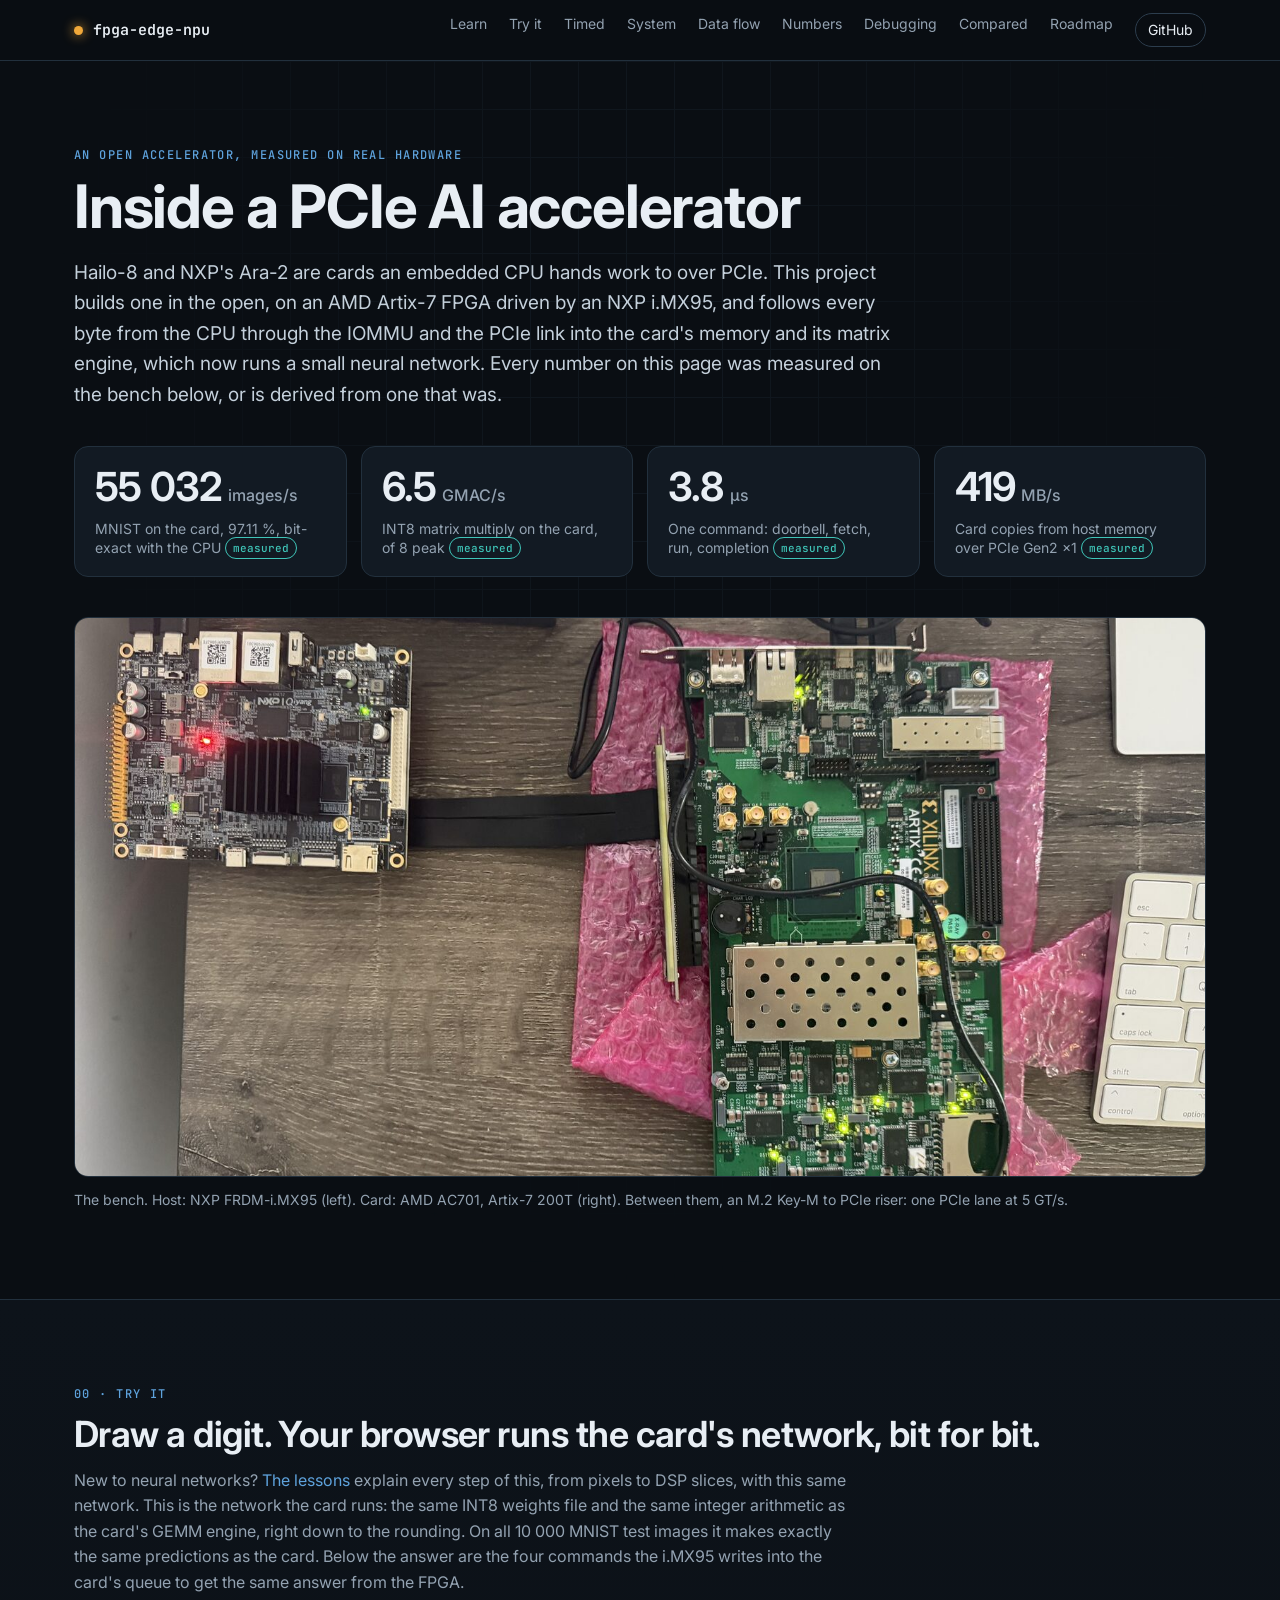
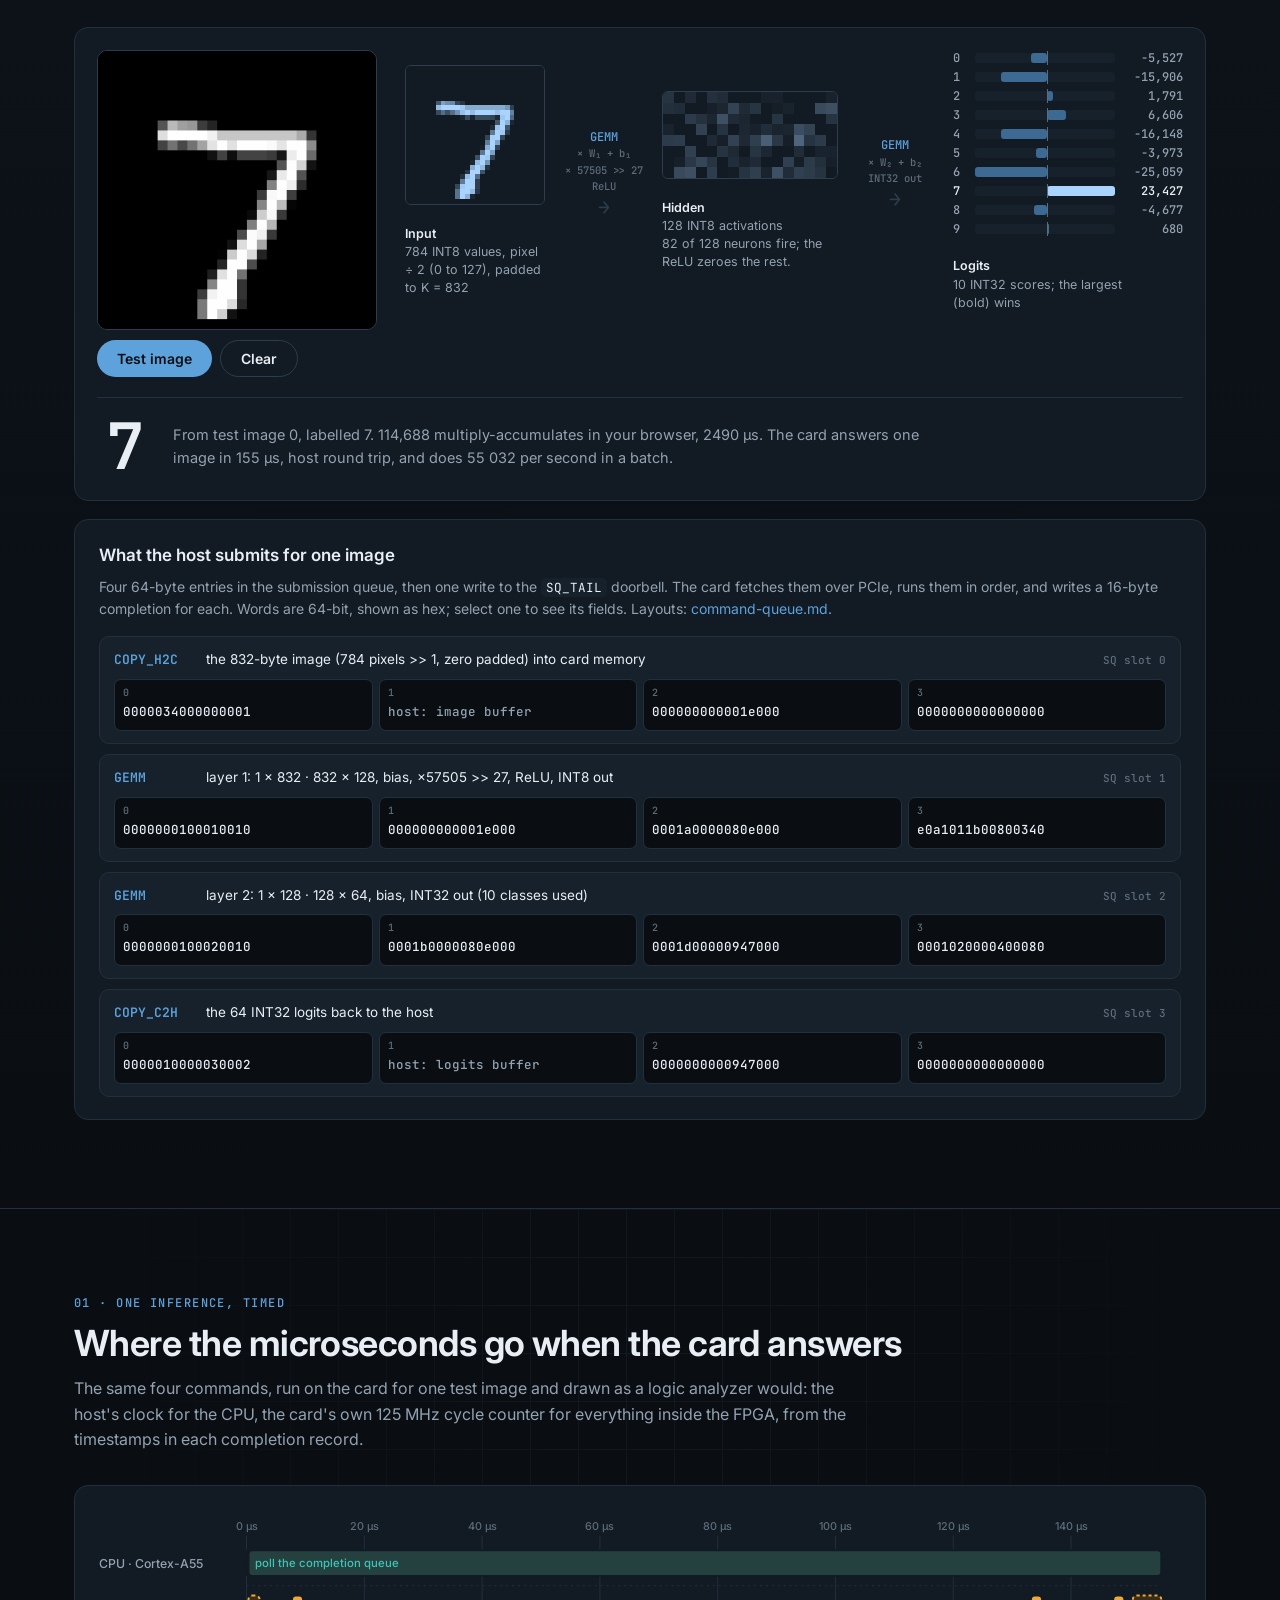
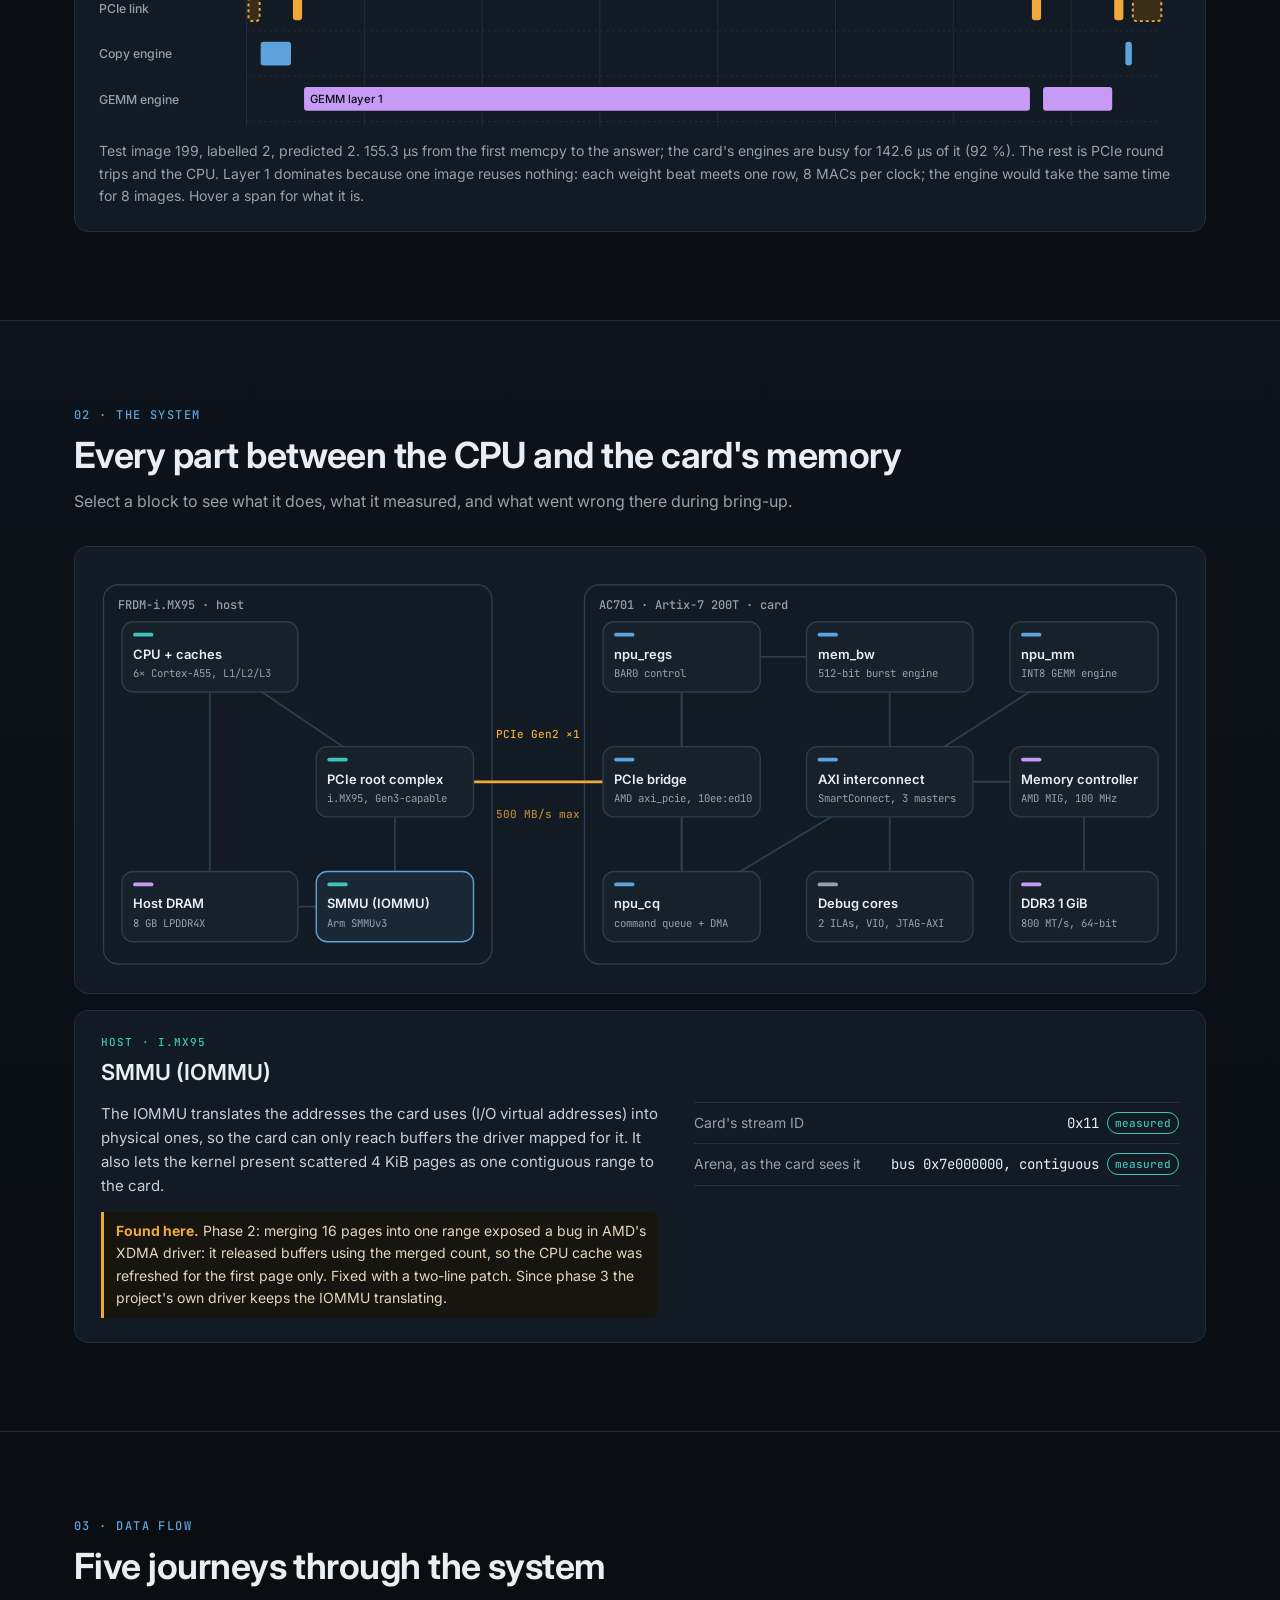
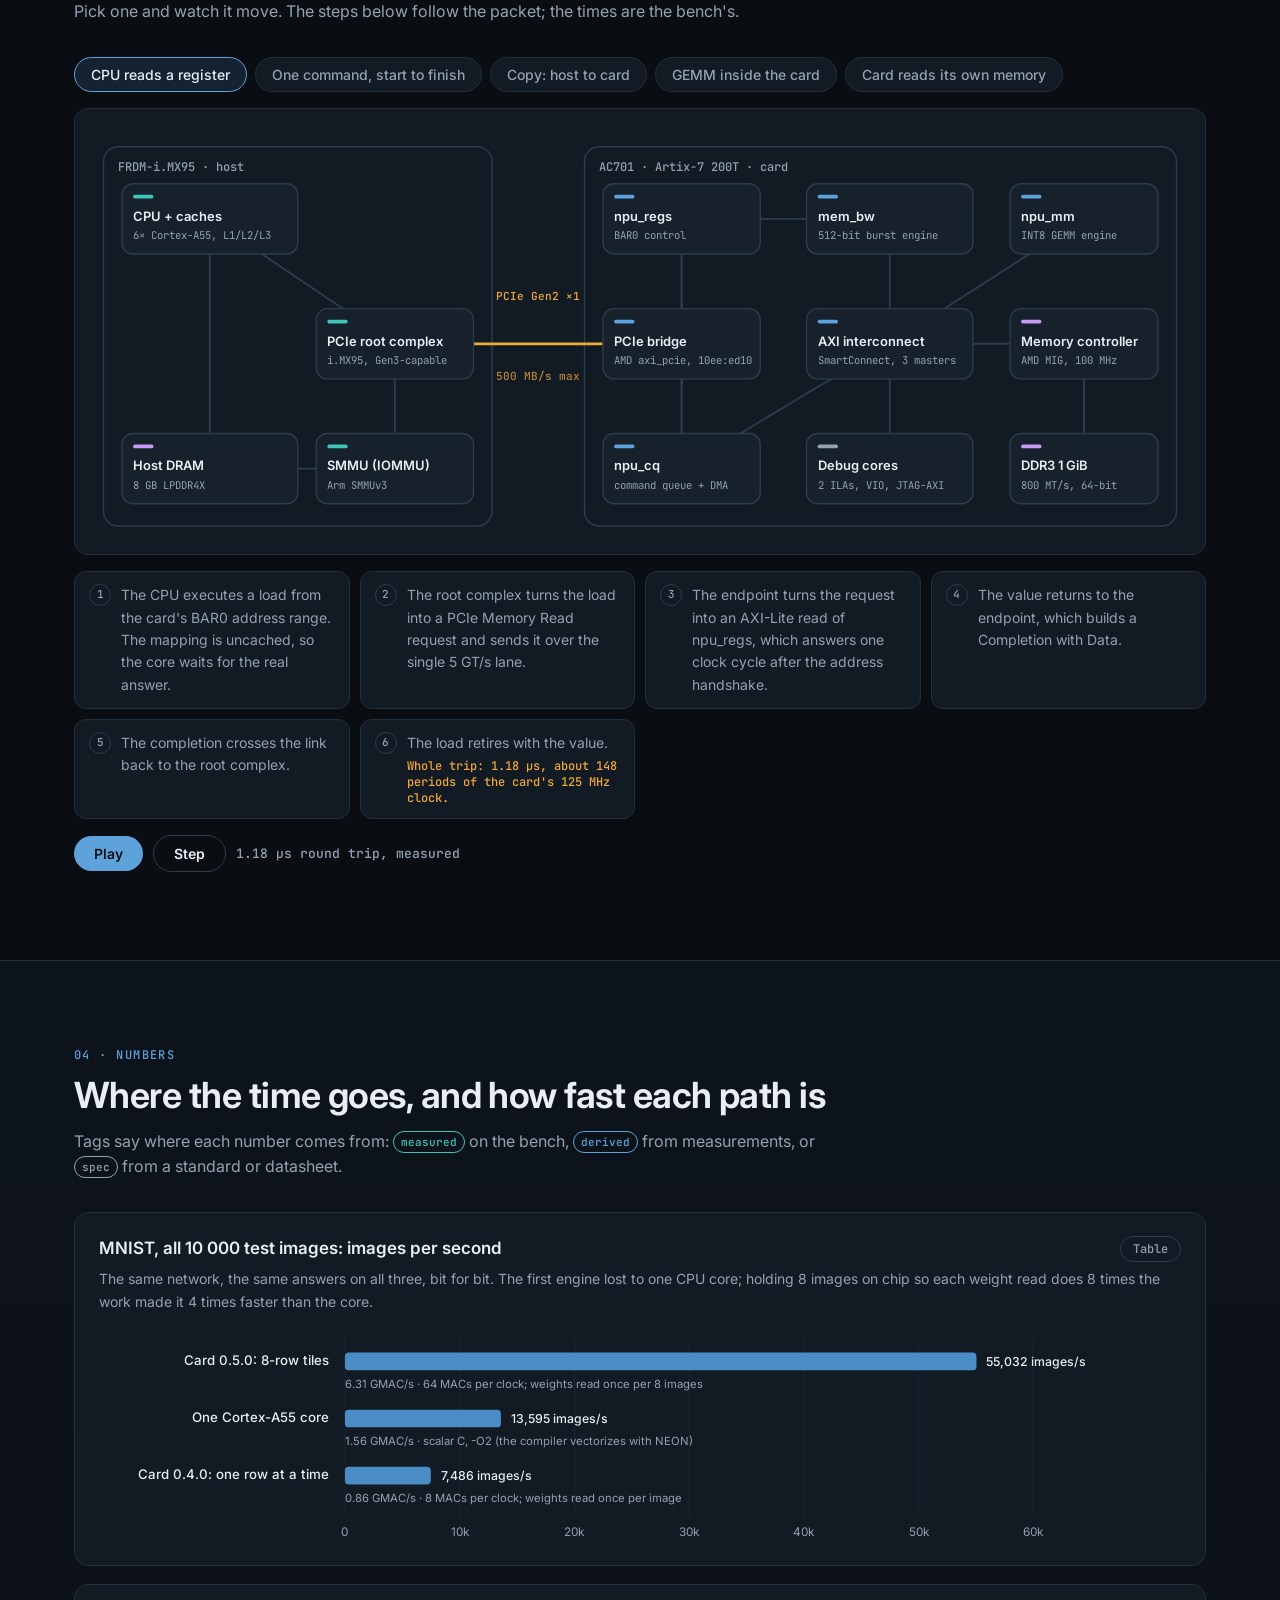
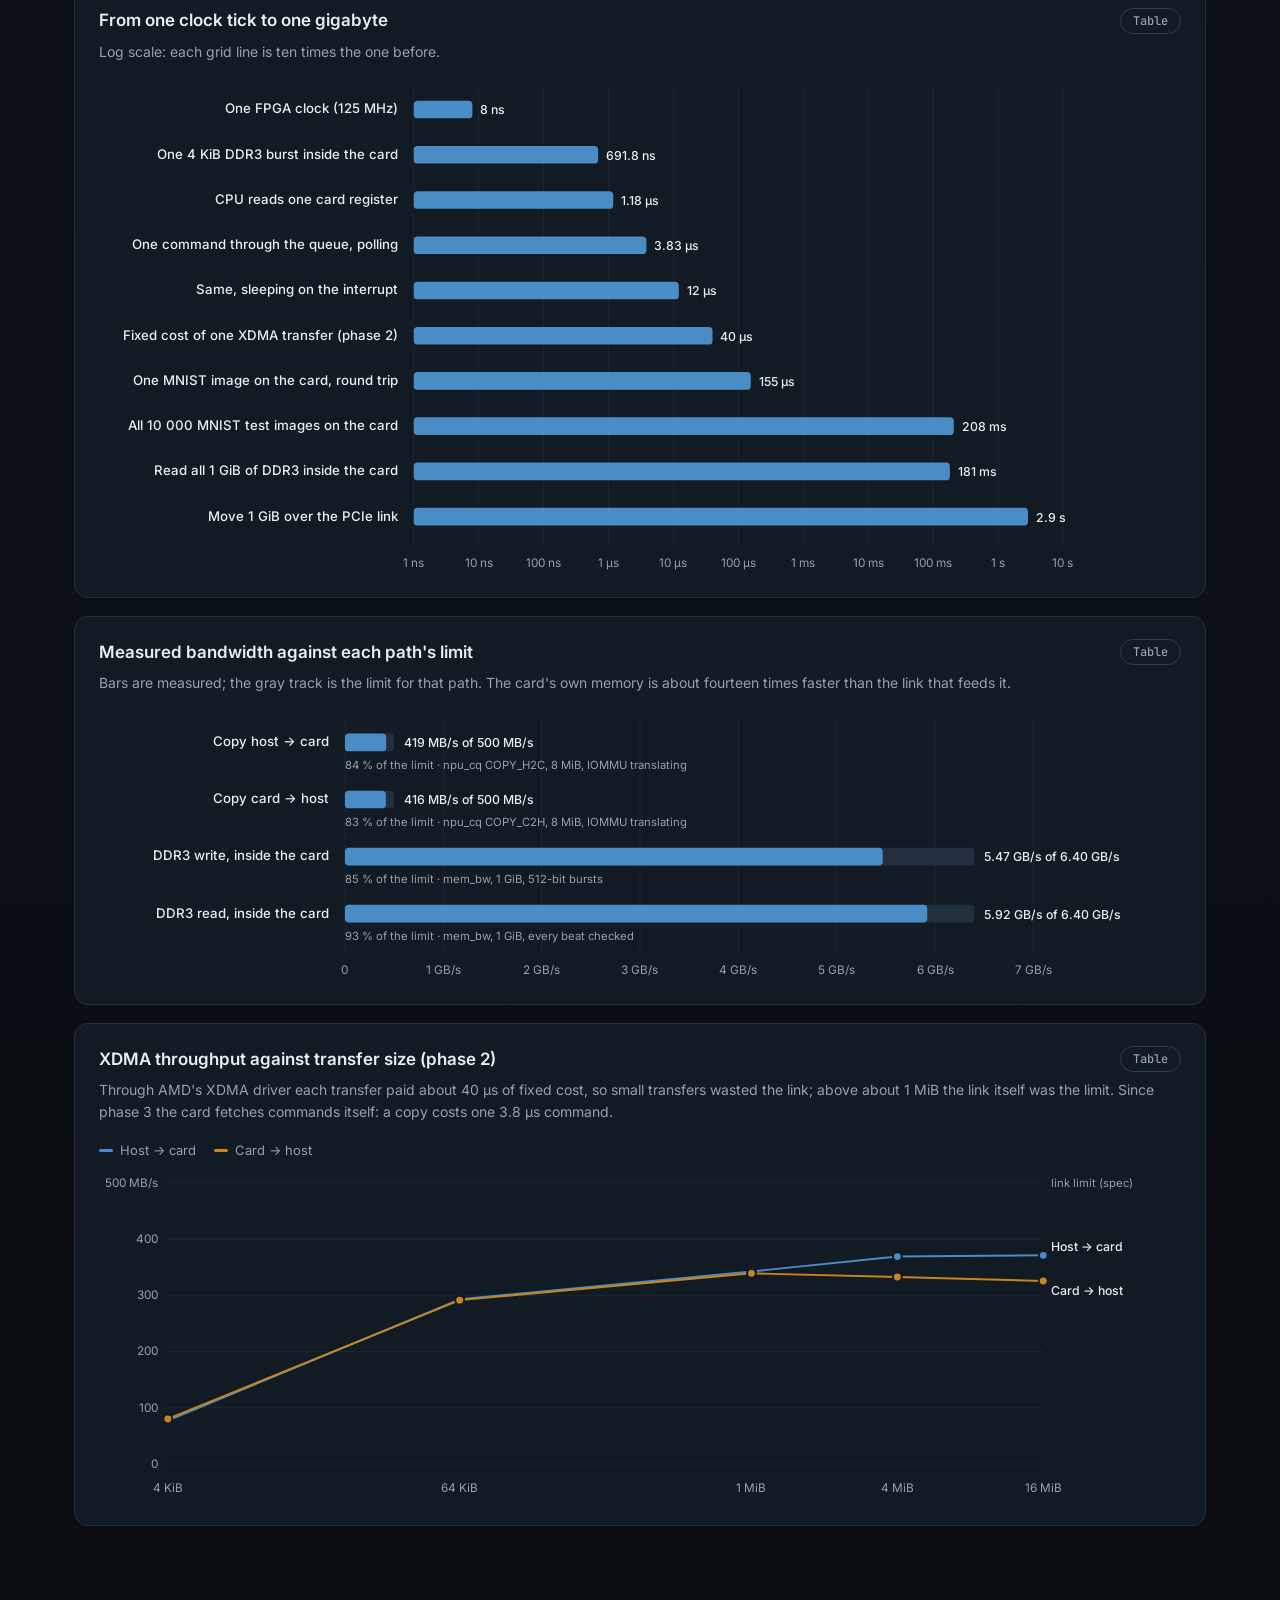
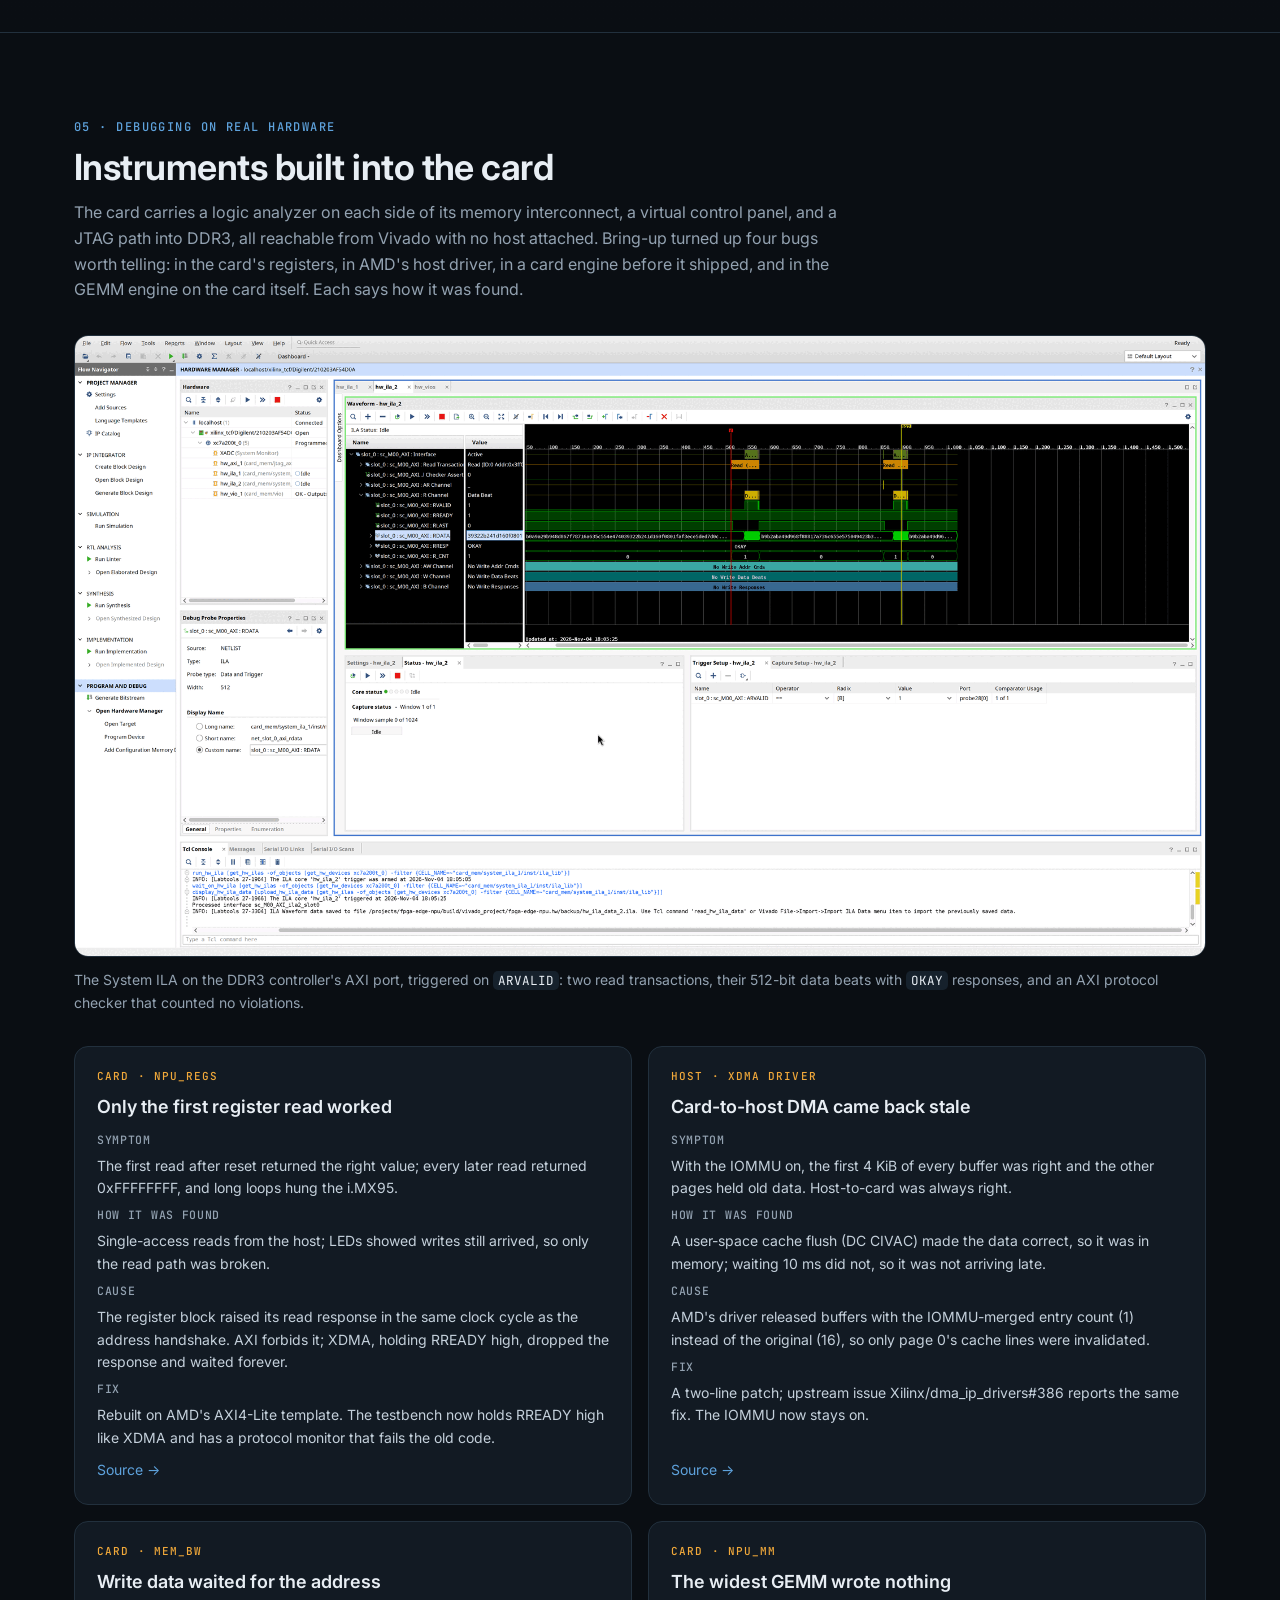
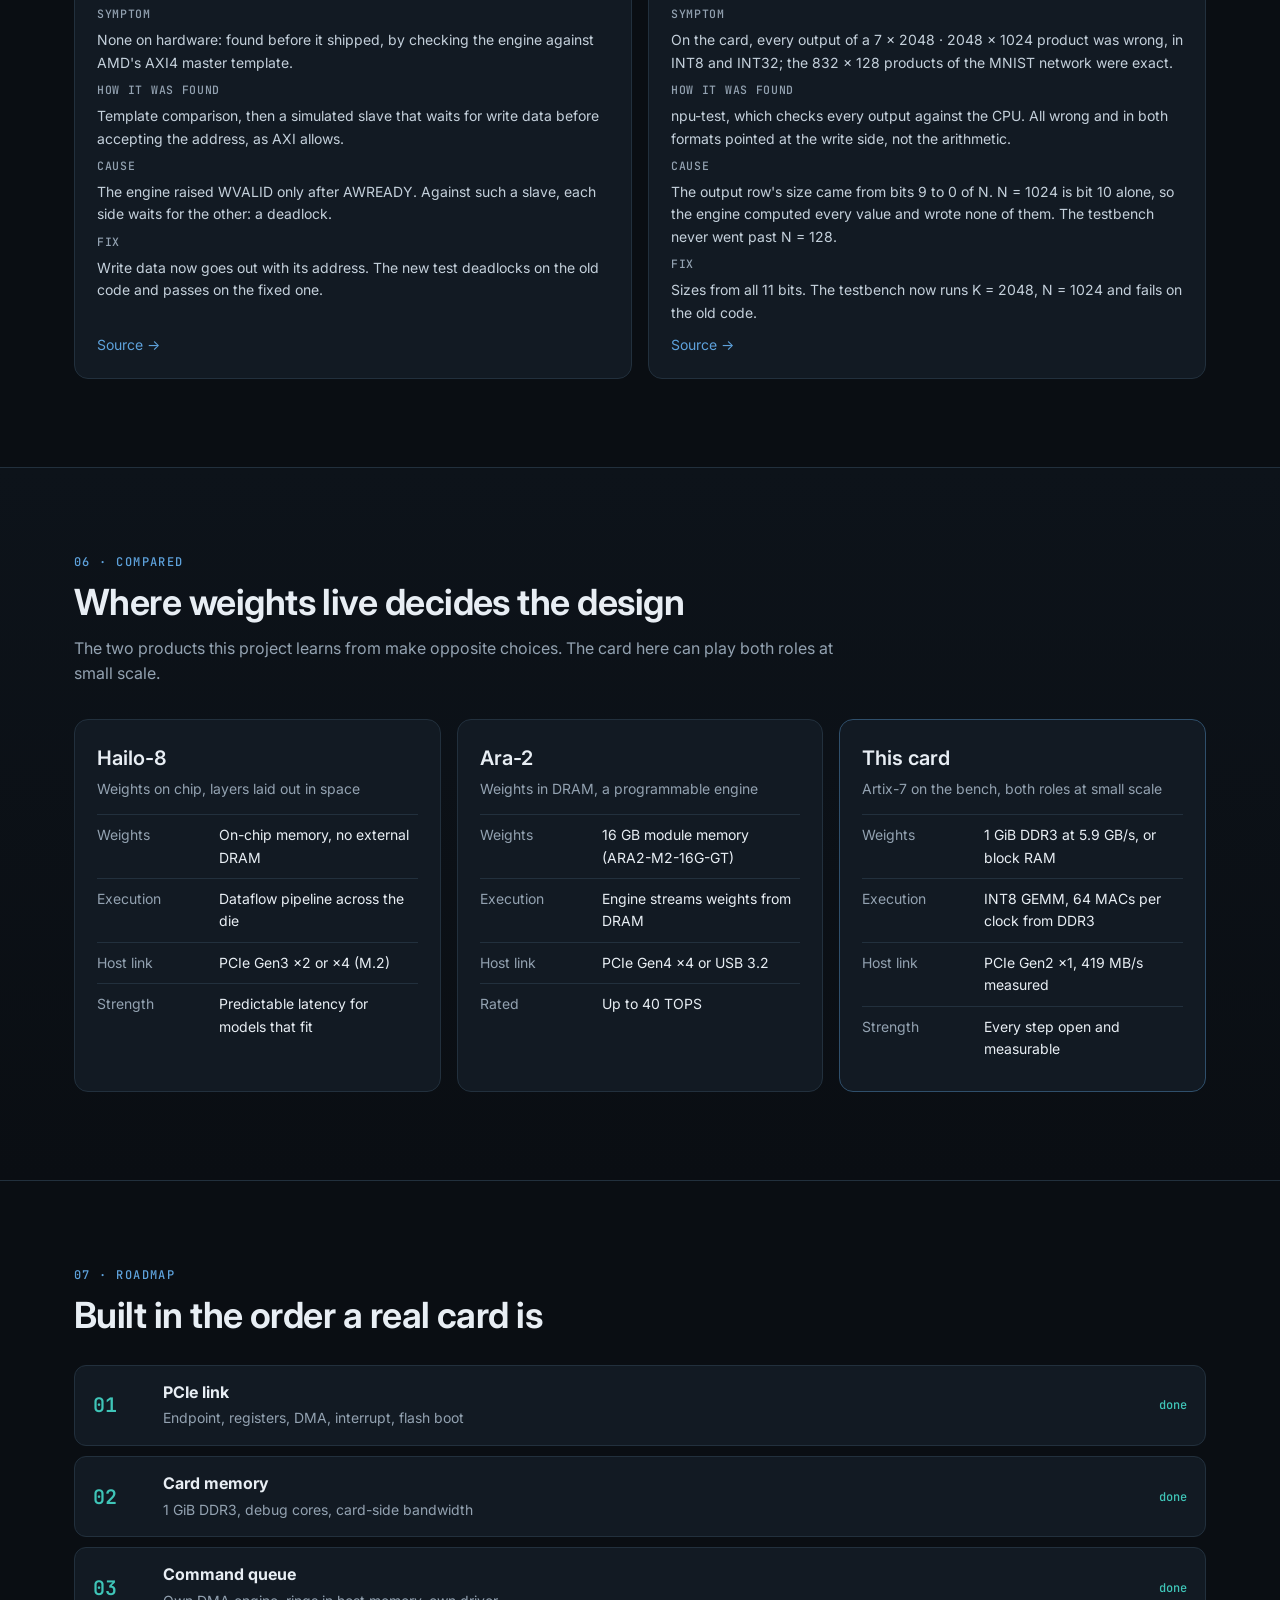
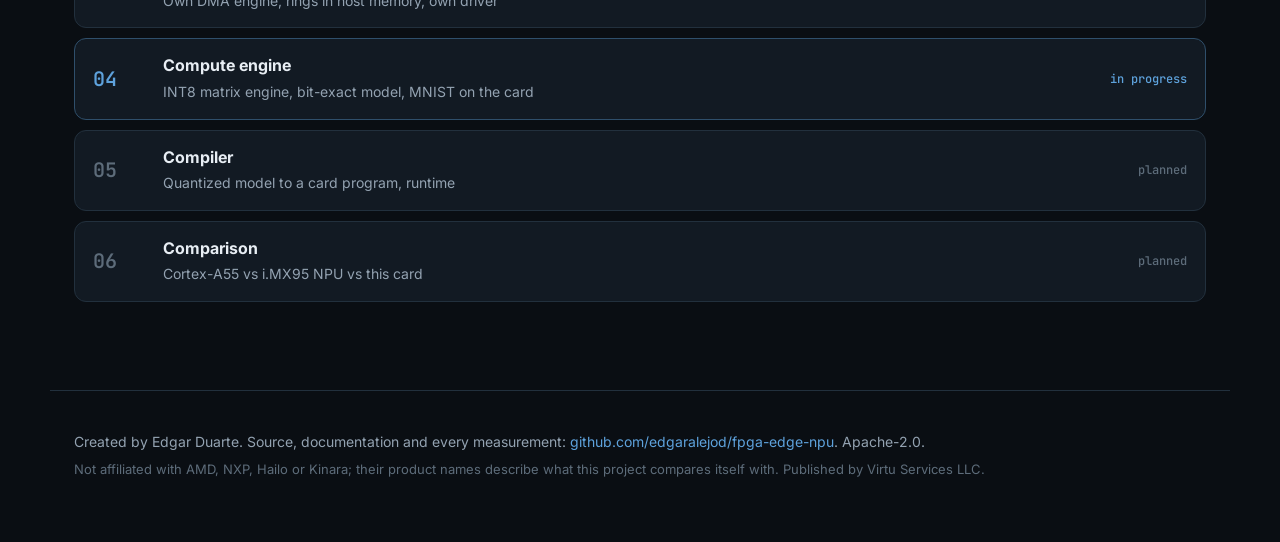
==== commit 382af7dd: "Lessons: how the card recognizes a digit Fourteen animated, step-by-step scenes on inference, traini" ====
--- a/site/public/index.html
+++ b/site/public/index.html
@@ -18,6 +18,7 @@
     <div class="wrap top-row">
       <a class="brand" href="#top"><span class="dot"></span>fpga-edge-npu</a>
       <nav>
+        <a href="learn/">Learn</a>
         <a href="#try">Try it</a>
         <a href="#trace-sec">Timed</a>
         <a href="#system">System</a>
@@ -47,7 +48,7 @@
       <div class="wrap">
         <p class="eyebrow">00 · Try it</p>
         <h2>Draw a digit. Your browser runs the card's network, bit for bit.</h2>
-        <p class="sub">This is the network the card runs: the same INT8 weights file and the same integer arithmetic as the card's GEMM engine, right down to the rounding. On all 10 000 MNIST test images it makes exactly the same predictions as the card. Below the answer are the four commands the i.MX95 writes into the card's queue to get the same answer from the FPGA.</p>
+        <p class="sub">New to neural networks? <a href="learn/">The lessons</a> explain every step of this, from pixels to DSP slices, with this same network. This is the network the card runs: the same INT8 weights file and the same integer arithmetic as the card's GEMM engine, right down to the rounding. On all 10 000 MNIST test images it makes exactly the same predictions as the card. Below the answer are the four commands the i.MX95 writes into the card's queue to get the same answer from the FPGA.</p>
         <div class="demo loading" id="demo">
           <div class="pad-col">
             <canvas id="pad" width="280" height="280" aria-label="Drawing pad: draw a digit with the mouse, a finger or a pen"></canvas>
